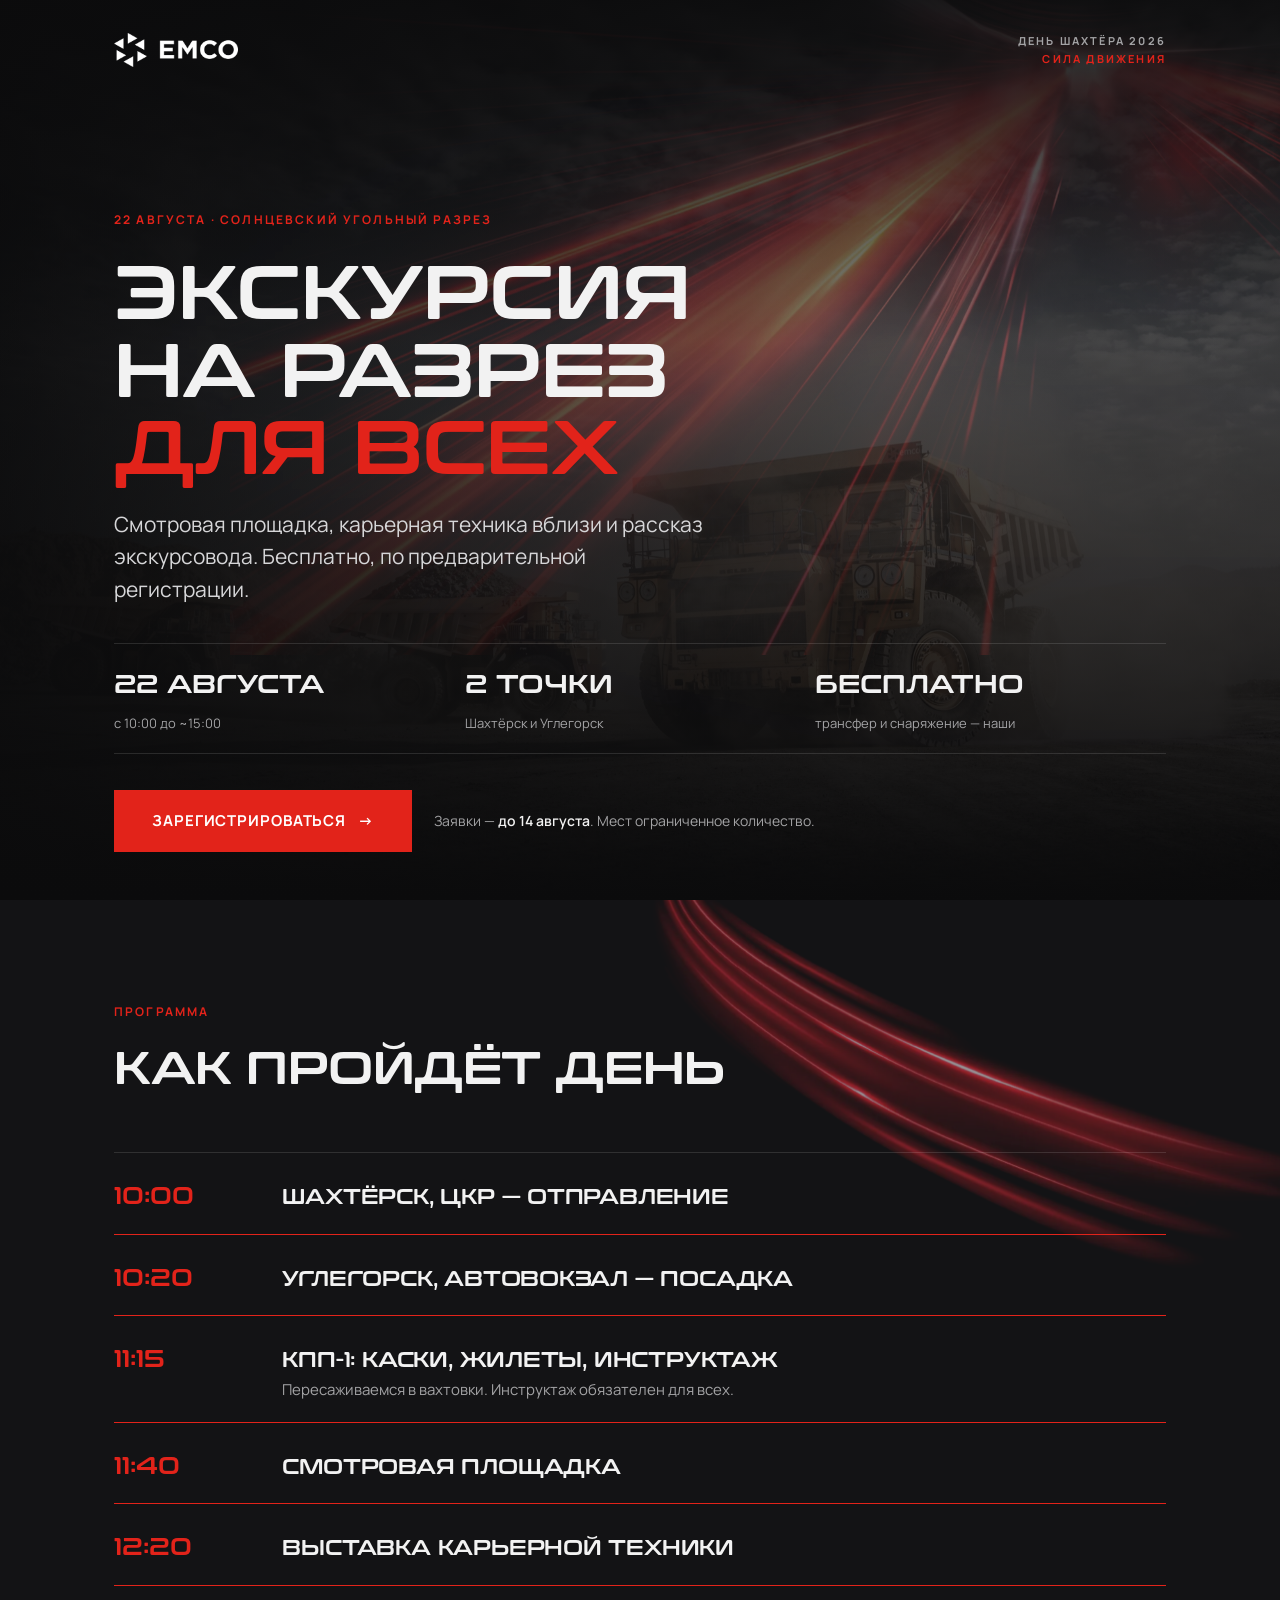
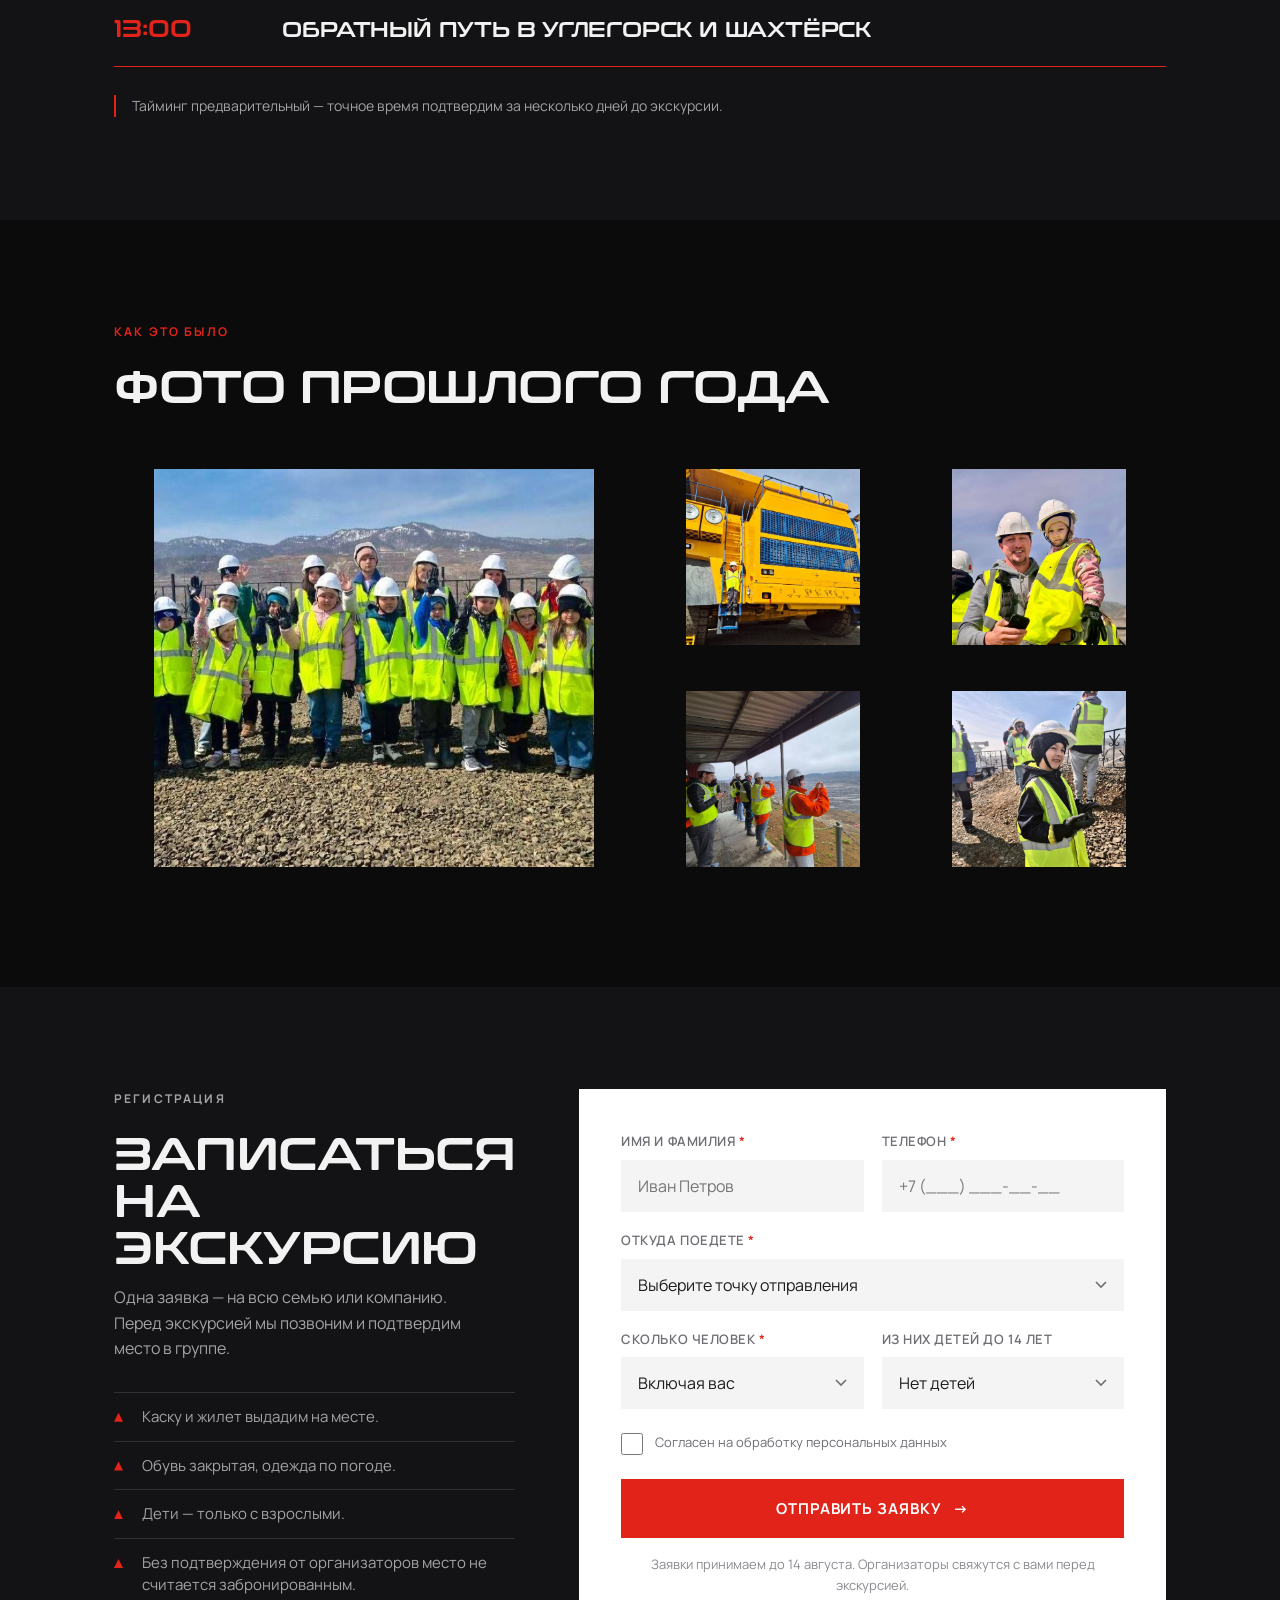
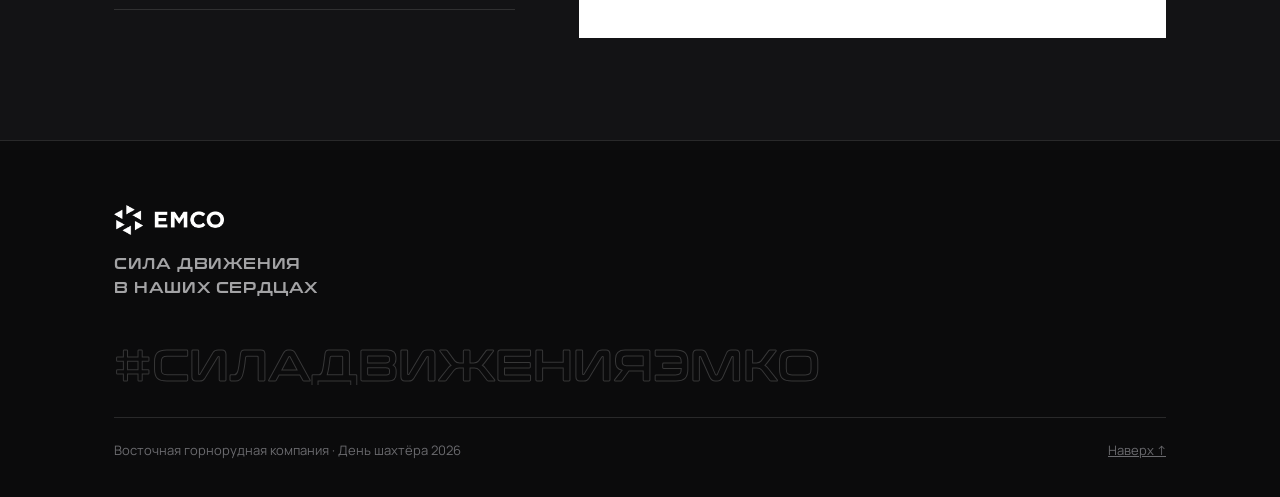
==== index.html @ 7a026370 "Форма регистрации на странице: отправка заявок в Google Форму Co-Authored-By: Claude Fable 5 <norepl" ====
<!DOCTYPE html>
<html lang="ru">
<head>
<meta charset="utf-8">
<meta name="viewport" content="width=device-width, initial-scale=1">
<title>Экскурсия на Солнцевский угольный разрез · День шахтёра 2026</title>
<meta name="description" content="22 августа 2026 — экскурсия на Солнцевский угольный разрез. Смотровая площадка, карьерная техника, трансфер из Шахтёрска и Углегорска. Бесплатно, по регистрации.">
<meta property="og:title" content="Экскурсия на Солнцевский угольный разрез · 22 августа">
<meta property="og:description" content="Смотровая площадка, карьерная техника вблизи, трансфер из Шахтёрска и Углегорска. Бесплатно, по регистрации до 14 августа.">
<meta property="og:image" content="img/hero.jpg">
<link rel="stylesheet" href="styles.css">
</head>
<body>

<!-- ============================================================
     БЛОК 1 · ОБЛОЖКА
     ============================================================ -->
<section class="hero" id="hero">
  <div class="hero__bg">
    <img class="hero__photo" src="img/hero.jpg" alt="Карьерные самосвалы на Солнцевском угольном разрезе">
    <img class="hero__rays" src="img/rays.webp" alt="" aria-hidden="true">
    <div class="hero__veil"></div>
  </div>

  <div class="wrap hero__top">
    <img class="hero__logo" src="img/emco-white.png" alt="EMCO">
    <div class="hero__tag">День шахтёра 2026<br><span>Сила движения</span></div>
  </div>

  <div class="wrap hero__body">
    <p class="eyebrow">22 августа · Солнцевский угольный разрез</p>

    <h1 class="h1 hero__title">Экскурсия<br>на разрез<em>для всех</em></h1>

    <p class="lead hero__lead">
      Смотровая площадка, карьерная техника вблизи и рассказ экскурсовода.
      Бесплатно, по предварительной регистрации.
    </p>

    <ul class="hero__facts">
      <li><b>22 августа</b><span>с 10:00 до ~15:00</span></li>
      <li><b>2 точки</b><span>Шахтёрск и Углегорск</span></li>
      <li><b>Бесплатно</b><span>трансфер и снаряжение — наши</span></li>
    </ul>

    <div class="hero__cta">
      <a class="btn" href="#form">Зарегистрироваться <span class="btn__arrow">→</span></a>
      <p class="hero__deadline">Заявки — <b>до 14 августа</b>. Мест ограниченное количество.</p>
    </div>
  </div>
</section>


<!-- ============================================================
     БЛОК 2 · ПРОГРАММА ДНЯ
     ============================================================ -->
<section class="program" id="program">
  <img class="program__arc" src="img/arc.webp" alt="" aria-hidden="true">
  <div class="wrap">
    <div class="program__head reveal">
      <p class="eyebrow">Программа</p>
      <h2 class="h2">Как пройдёт день</h2>
    </div>

    <ol class="timeline">
      <li class="reveal">
        <div class="tl__time">10:00</div>
        <div><h3 class="h3 tl__title">Шахтёрск, ЦКР — отправление</h3></div>
      </li>
      <li class="reveal">
        <div class="tl__time">10:20</div>
        <div><h3 class="h3 tl__title">Углегорск, автовокзал — посадка</h3></div>
      </li>
      <li class="reveal">
        <div class="tl__time">11:15</div>
        <div>
          <h3 class="h3 tl__title">КПП-1: каски, жилеты, инструктаж</h3>
          <p class="tl__text">Пересаживаемся в вахтовки. Инструктаж обязателен для всех.</p>
        </div>
      </li>
      <li class="reveal">
        <div class="tl__time">11:40</div>
        <div><h3 class="h3 tl__title">Смотровая площадка</h3></div>
      </li>
      <li class="reveal">
        <div class="tl__time">12:20</div>
        <div><h3 class="h3 tl__title">Выставка карьерной техники</h3></div>
      </li>
      <li class="reveal">
        <div class="tl__time">13:00</div>
        <div><h3 class="h3 tl__title">Обратный путь в Углегорск и Шахтёрск</h3></div>
      </li>
    </ol>

    <p class="program__note">
      Тайминг предварительный — точное время подтвердим за несколько дней до экскурсии.
    </p>
  </div>
</section>


<!-- ============================================================
     БЛОК 3 · ФОТОГАЛЕРЕЯ
     ============================================================ -->
<section class="gallery" id="gallery">
  <div class="wrap">
    <div class="gallery__head reveal">
      <div>
        <p class="eyebrow">Как это было</p>
        <h2 class="h2">Фото прошлого года</h2>
      </div>
    </div>

    <div class="gallery__grid reveal">
      <figure class="shot shot--wide shot--tall">
        <img src="img/tour4.jpg" alt="Группа участников экскурсии на смотровой площадке" loading="lazy">
      </figure>
      <figure class="shot">
        <img src="img/tour2.jpg" alt="Карьерный самосвал вблизи" loading="lazy">
      </figure>
      <figure class="shot">
        <img src="img/tour1.jpg" alt="Участники экскурсии в касках и жилетах" loading="lazy">
      </figure>
      <figure class="shot">
        <img src="img/tour6.jpg" alt="Вид на разрез со смотровой площадки" loading="lazy">
      </figure>
      <figure class="shot">
        <img src="img/tour3.jpg" alt="Юный участник экскурсии" loading="lazy">
      </figure>
    </div>
  </div>
</section>


<!-- ============================================================
     БЛОК 4 · РЕГИСТРАЦИЯ
     Форма на странице; ответы уходят в Google Форму
     (идентификаторы entry.* привязаны к её полям).
     ============================================================ -->
<section class="signup" id="form">
  <div class="wrap">
    <div class="signup__grid">
      <div class="signup__intro reveal">
        <p class="eyebrow eyebrow--muted">Регистрация</p>
        <h2 class="h2">Записаться на экскурсию</h2>
        <p class="signup__lead">Одна заявка — на всю семью или компанию. Перед экскурсией мы позвоним и подтвердим место в группе.</p>

        <ul class="notes">
          <li>Каску и жилет выдадим на месте.</li>
          <li>Обувь закрытая, одежда по погоде.</li>
          <li>Дети — только с взрослыми.</li>
          <li>Без подтверждения от организаторов место не считается забронированным.</li>
        </ul>
      </div>

      <form class="form reveal" id="signupForm" novalidate>
        <div class="form__body">
          <div class="form__row">
            <div class="field">
              <label for="f-name">Имя и фамилия <span class="req">*</span></label>
              <input type="text" id="f-name" name="entry.1581020273" placeholder="Иван Петров" autocomplete="name" required>
            </div>
            <div class="field">
              <label for="f-phone">Телефон <span class="req">*</span></label>
              <input type="tel" id="f-phone" name="entry.360297033" placeholder="+7 (___) ___-__-__" autocomplete="tel" required>
            </div>
          </div>

          <div class="field">
            <label for="f-point">Откуда поедете <span class="req">*</span></label>
            <select id="f-point" name="entry.17226917" required>
              <option value="" selected disabled>Выберите точку отправления</option>
              <option>Шахтёрск — ЦКР, отправление 10:00</option>
              <option>Углегорск — автовокзал, посадка 10:20</option>
            </select>
          </div>

          <div class="form__row">
            <div class="field">
              <label for="f-people">Сколько человек <span class="req">*</span></label>
              <select id="f-people" name="entry.1346512522" required>
                <option value="" selected disabled>Включая вас</option>
                <option>1</option><option>2</option><option>3</option>
                <option>4</option><option>5</option><option>6 и больше</option>
              </select>
            </div>
            <div class="field">
              <label for="f-kids">Из них детей до 14 лет</label>
              <select id="f-kids" name="entry.735241986">
                <option selected>Нет детей</option>
                <option>1</option><option>2</option><option>3</option><option>4 и больше</option>
              </select>
            </div>
          </div>

          <label class="consent">
            <input type="checkbox" id="f-consent" value="Согласен на обработку персональных данных" name="entry.165785727" required>
            <span>Согласен на обработку персональных данных</span>
          </label>

          <button class="btn btn--wide" type="submit" id="f-submit">Отправить заявку <span class="btn__arrow">→</span></button>
          <p class="form__note">Заявки принимаем до 14 августа. Организаторы свяжутся с вами перед экскурсией.</p>
        </div>

        <div class="form__done">
          <h3 class="h3">Заявка отправлена</h3>
          <p>Мы получили вашу регистрацию и позвоним перед 22 августа, чтобы подтвердить место в группе.</p>
        </div>
      </form>
    </div>
  </div>
</section>


<!-- ============================================================
     БЛОК 5 · ФУТЕР
     ============================================================ -->
<footer class="footer">
  <div class="wrap">
    <div class="footer__grid">
      <div>
        <img class="footer__logo" src="img/emco-white.png" alt="EMCO">
        <div class="footer__slogan">Сила движения<br>в наших сердцах</div>
      </div>
    </div>

    <div class="footer__hash">#силадвиженияэмко</div>

    <div class="footer__legal">
      <span>Восточная горнорудная компания · День шахтёра 2026</span>
      <a href="#hero">Наверх ↑</a>
    </div>
  </div>
</footer>

<script>
/* Появление блоков при скролле */
(function () {
  var items = document.querySelectorAll('.reveal, .timeline li');
  if (!('IntersectionObserver' in window)) {
    items.forEach(function (el) { el.classList.add('is-in'); });
    return;
  }
  var io = new IntersectionObserver(function (entries) {
    entries.forEach(function (e) {
      if (e.isIntersecting) { e.target.classList.add('is-in'); io.unobserve(e.target); }
    });
  }, { threshold: 0.15, rootMargin: '0px 0px -60px 0px' });
  items.forEach(function (el) { io.observe(el); });
})();

/* Маска телефона */
(function () {
  var input = document.getElementById('f-phone');
  if (!input) return;
  input.addEventListener('input', function () {
    var d = input.value.replace(/\D/g, '');
    if (d[0] === '8') d = '7' + d.slice(1);
    if (d[0] !== '7') d = '7' + d;
    d = d.slice(0, 11);
    var out = '+7';
    if (d.length > 1) out += ' (' + d.slice(1, 4);
    if (d.length >= 5) out += ') ' + d.slice(4, 7);
    if (d.length >= 8) out += '-' + d.slice(7, 9);
    if (d.length >= 10) out += '-' + d.slice(9, 11);
    input.value = out;
  });
})();

/* Отправка в Google Форму */
(function () {
  var FORM_URL = 'https://docs.google.com/forms/d/e/1FAIpQLSc6e-o9f6hhncDjBz7xTAcuXvLlw13xvuxNiCKjzCxCUWMzfA/formResponse';
  var form = document.getElementById('signupForm');
  if (!form) return;
  form.addEventListener('submit', function (e) {
    e.preventDefault();
    if (!form.checkValidity()) { form.reportValidity(); return; }
    var btn = document.getElementById('f-submit');
    btn.disabled = true;
    fetch(FORM_URL, { method: 'POST', mode: 'no-cors', body: new FormData(form) })
      .then(function () {
        form.classList.add('is-sent');
        form.scrollIntoView({ behavior: 'smooth', block: 'center' });
      })
      .catch(function () {
        btn.disabled = false;
        alert('Не получилось отправить заявку. Проверьте интернет и попробуйте ещё раз.');
      });
  });
})();
</script>

</body>
</html>
---- styles.css ----
/* ============================================================
   ЭКСКУРСИЯ НА СОЛНЦЕВСКИЙ УГОЛЬНЫЙ РАЗРЕЗ · ДЕНЬ ШАХТЁРА 2026
   Фирменный стиль EMCO + айдентика «Сила движения»

   ПЕРЕНОС В TILDA:
   весь этот файл целиком вставить в
   Настройки сайта → Ещё → HTML-код для вставки внутрь HEAD,
   обернув в теги <style> ... </style>.
   Шрифты предварительно загрузить в Настройки сайта → Шрифты,
   либо оставить пути ./fonts/ и залить папку через FTP.
   ============================================================ */

/* ---------- ШРИФТЫ ---------- */
@font-face {
  font-family: 'Conthrax';
  src: url('fonts/Conthrax-SemiBold.woff2') format('woff2');
  font-weight: 600;
  font-display: swap;
}
@font-face {
  font-family: 'Manrope';
  src: url('fonts/Manrope-Regular.woff2') format('woff2');
  font-weight: 400;
  font-display: swap;
}
@font-face {
  font-family: 'Manrope';
  src: url('fonts/Manrope-SemiBold.woff2') format('woff2');
  font-weight: 600;
  font-display: swap;
}
@font-face {
  font-family: 'Manrope';
  src: url('fonts/Manrope-Bold.woff2') format('woff2');
  font-weight: 700;
  font-display: swap;
}

/* ---------- ПЕРЕМЕННЫЕ ---------- */
:root {
  --red: #E2231A;
  --red-dim: #B01A13;
  --black: #0B0B0C;
  --black-2: #131315;
  --black-3: #1D1D1B;
  --line: rgba(255, 255, 255, .12);
  --text: #F2F2F2;
  --text-dim: #A3A3A5;
  --light: #F4F4F5;
  --light-2: #E4E4E6;

  --font-display: 'Conthrax', 'Arial Black', Impact, sans-serif;
  --font-body: 'Manrope', Arial, Helvetica, sans-serif;

  --maxw: 1180px;
  --pad: clamp(20px, 5vw, 64px);
}

/* ---------- БАЗА ---------- */
* { box-sizing: border-box; }

html { scroll-behavior: smooth; }

body {
  margin: 0;
  background: var(--black);
  color: var(--text);
  font-family: var(--font-body);
  font-size: 17px;
  line-height: 1.6;
  -webkit-font-smoothing: antialiased;
  overflow-x: hidden;
}

img { max-width: 100%; display: block; }

.wrap {
  max-width: var(--maxw);
  margin: 0 auto;
  padding-left: var(--pad);
  padding-right: var(--pad);
}

section { position: relative; }

/* Заголовки */
.h1, .h2, .h3 {
  font-family: var(--font-display);
  font-weight: 600;
  text-transform: uppercase;
  line-height: 1.02;
  letter-spacing: -.01em;
  margin: 0;
}
.h1 { font-size: clamp(34px, 6.2vw, 76px); }
.h2 { font-size: clamp(26px, 3.8vw, 46px); }
.h3 { font-size: clamp(17px, 1.6vw, 21px); line-height: 1.2; }

.eyebrow {
  font-family: var(--font-body);
  font-weight: 700;
  font-size: 12px;
  letter-spacing: .18em;
  text-transform: uppercase;
  color: var(--red);
  margin: 0 0 20px;
}
.eyebrow--muted { color: var(--text-dim); }

.lead {
  font-size: clamp(17px, 1.9vw, 21px);
  line-height: 1.55;
  color: var(--text-dim);
  max-width: 62ch;
}

.accent { color: var(--red); }

/* Кнопка */
.btn {
  display: inline-flex;
  align-items: center;
  gap: 12px;
  padding: 19px 38px;
  background: var(--red);
  color: #fff;
  font-family: var(--font-body);
  font-weight: 700;
  font-size: 15px;
  letter-spacing: .06em;
  text-transform: uppercase;
  text-decoration: none;
  border: 0;
  cursor: pointer;
  transition: background .2s ease, transform .2s ease;
}
.btn:hover { background: #F5372E; transform: translateY(-2px); }
.btn:active { transform: translateY(0); }
.btn__arrow { transition: transform .2s ease; }
.btn:hover .btn__arrow { transform: translateX(4px); }
.btn--wide { width: 100%; justify-content: center; }

/* Появление при скролле */
.reveal {
  opacity: 0;
  transform: translateY(24px);
  transition: opacity .7s ease, transform .7s ease;
}
.reveal.is-in { opacity: 1; transform: none; }

/* ============================================================
   БЛОК 1 · ОБЛОЖКА
   ============================================================ */
.hero {
  min-height: 100svh;
  display: flex;
  flex-direction: column;
  justify-content: space-between;
  padding: 32px 0 48px;
  overflow: hidden;
}
.hero__bg {
  position: absolute;
  inset: 0;
  z-index: 0;
}
.hero__photo {
  position: absolute;
  inset: 0;
  width: 100%;
  height: 100%;
  object-fit: cover;
  opacity: .5;
  filter: grayscale(.35) contrast(1.05);
}
.hero__rays {
  position: absolute;
  right: -18%;
  top: -22%;
  width: 105%;
  mix-blend-mode: screen;
  opacity: .82;
  pointer-events: none;
}
.hero__veil {
  position: absolute;
  inset: 0;
  background:
    linear-gradient(180deg, rgba(11,11,12,.92) 0%, rgba(11,11,12,.35) 38%, rgba(11,11,12,.75) 76%, var(--black) 100%),
    linear-gradient(90deg, rgba(11,11,12,.9) 0%, rgba(11,11,12,.1) 68%);
}

.hero__top, .hero__body {
  position: relative;
  z-index: 2;
  width: 100%;
}
.hero__top {
  display: flex;
  align-items: center;
  justify-content: space-between;
  gap: 20px;
}
.hero__logo { height: 34px; width: auto; }
.hero__tag {
  font-size: 11px;
  font-weight: 700;
  letter-spacing: .2em;
  text-transform: uppercase;
  color: var(--text-dim);
  text-align: right;
}
.hero__tag span { color: var(--red); }

.hero__body { padding-top: 60px; }
.hero__title { margin-bottom: 26px; max-width: 16ch; }
.hero__title em {
  font-style: normal;
  display: block;
  color: var(--red);
}
.hero__lead { margin: 0 0 38px; max-width: 46ch; color: #D6D6D8; }

.hero__facts {
  display: flex;
  flex-wrap: wrap;
  gap: 0;
  margin: 0 0 36px;
  padding: 0;
  list-style: none;
  border-top: 1px solid var(--line);
}
.hero__facts li {
  flex: 1 1 180px;
  padding: 18px 22px 18px 0;
  border-bottom: 1px solid var(--line);
}
.hero__facts b {
  display: block;
  font-family: var(--font-display);
  font-size: clamp(19px, 2.2vw, 26px);
  text-transform: uppercase;
  margin-bottom: 4px;
}
.hero__facts span {
  font-size: 13px;
  color: var(--text-dim);
}

.hero__cta {
  display: flex;
  align-items: center;
  flex-wrap: wrap;
  gap: 22px;
}
.hero__deadline {
  font-size: 14px;
  color: var(--text-dim);
}
.hero__deadline b { color: var(--text); font-weight: 600; }

/* ============================================================
   БЛОК 2 · ПРОГРАММА ДНЯ
   ============================================================ */
.program {
  padding: clamp(64px, 8vw, 110px) 0;
  background: var(--black-2);
  overflow: hidden;
}
.program__arc {
  position: absolute;
  right: -10%;
  top: -10%;
  width: 62%;
  mix-blend-mode: screen;
  opacity: .55;
  pointer-events: none;
}
.program .wrap { position: relative; z-index: 2; }
.program__head { margin-bottom: clamp(40px, 5vw, 64px); max-width: 62ch; }

.timeline {
  list-style: none;
  margin: 0;
  padding: 0;
  border-top: 1px solid var(--line);
}
.timeline li {
  display: grid;
  grid-template-columns: 130px 1fr;
  gap: clamp(16px, 3vw, 40px);
  align-items: baseline;
  padding: 20px 0;
  border-bottom: 1px solid var(--line);
  position: relative;
}
.timeline li::before {
  content: '';
  position: absolute;
  left: 0;
  bottom: -1px;
  width: 0;
  height: 1px;
  background: var(--red);
  transition: width .6s ease;
}
.timeline li.is-in::before { width: 100%; }
.tl__time {
  font-family: var(--font-display);
  font-size: clamp(18px, 2vw, 24px);
  color: var(--red);
  padding-top: 2px;
}
.tl__title { margin: 0; }
.tl__text {
  margin: 6px 0 0;
  font-size: 15px;
  color: var(--text-dim);
  max-width: 60ch;
}
.program__note {
  margin: 28px 0 0;
  font-size: 14px;
  color: var(--text-dim);
  padding-left: 16px;
  border-left: 2px solid var(--red);
}

/* ============================================================
   БЛОК 3 · ФОТОГАЛЕРЕЯ
   ============================================================ */
.gallery {
  padding: clamp(64px, 8vw, 110px) 0;
  background: var(--black);
}
.gallery__head { margin-bottom: clamp(28px, 3.5vw, 44px); }
.gallery__grid {
  display: grid;
  grid-template-columns: repeat(4, 1fr);
  grid-auto-rows: 210px;
  gap: 12px;
}
.shot {
  overflow: hidden;
  position: relative;
  background: var(--black-2);
}
.shot img {
  width: 100%;
  height: 100%;
  object-fit: cover;
  transition: transform .6s ease;
}
.shot:hover img { transform: scale(1.05); }
.shot--wide { grid-column: span 2; }
.shot--tall { grid-row: span 2; }

/* ============================================================
   БЛОК 4 · РЕГИСТРАЦИЯ (нативная форма -> Google Forms)
   ============================================================ */
.signup {
  padding: clamp(64px, 8vw, 110px) 0;
  background: var(--black-2);
}
.signup__grid {
  display: grid;
  grid-template-columns: .8fr 1.2fr;
  gap: clamp(32px, 5vw, 64px);
  align-items: start;
}
.signup .h2 { margin-bottom: 16px; }
.signup__lead {
  font-size: 16px;
  color: var(--text-dim);
  margin: 0;
  max-width: 38ch;
}

/* Памятка */
.notes {
  list-style: none;
  margin: 30px 0 0;
  padding: 0;
  border-top: 1px solid var(--line);
}
.notes li {
  display: grid;
  grid-template-columns: 16px 1fr;
  gap: 12px;
  align-items: start;
  padding: 13px 0;
  border-bottom: 1px solid var(--line);
  font-size: 15px;
  line-height: 1.45;
  color: var(--text-dim);
}
.notes li::before {
  content: '';
  width: 9px;
  height: 9px;
  margin-top: 7px;
  background: var(--red);
  clip-path: polygon(50% 0, 100% 100%, 0 100%);
}

/* Форма */
.form {
  background: #fff;
  color: var(--black-3);
  padding: clamp(24px, 3.4vw, 42px);
}
.form__row {
  display: grid;
  grid-template-columns: 1fr 1fr;
  gap: 18px;
}
.field { margin-bottom: 18px; }
.field label {
  display: block;
  font-size: 13px;
  font-weight: 600;
  letter-spacing: .04em;
  text-transform: uppercase;
  color: #6E6E74;
  margin-bottom: 8px;
}
.field label .req { color: var(--red); }
.field input[type="text"],
.field input[type="tel"],
.field select {
  width: 100%;
  padding: 14px 16px;
  font-family: var(--font-body);
  font-size: 16px;
  color: var(--black-3);
  background: var(--light);
  border: 1px solid transparent;
  border-radius: 0;
  outline: none;
  transition: border-color .2s ease, background .2s ease;
  -webkit-appearance: none;
  appearance: none;
}
.field select {
  background-image: url("data:image/svg+xml;charset=utf-8,%3Csvg xmlns='http://www.w3.org/2000/svg' width='12' height='8'%3E%3Cpath d='M1 1l5 5 5-5' stroke='%236E6E74' stroke-width='1.6' fill='none'/%3E%3C/svg%3E");
  background-repeat: no-repeat;
  background-position: right 16px center;
  padding-right: 42px;
}
.field input:focus,
.field select:focus {
  border-color: var(--red);
  background: #fff;
}

.consent {
  display: grid;
  grid-template-columns: 22px 1fr;
  gap: 12px;
  align-items: start;
  margin: 6px 0 24px;
  font-size: 13px;
  line-height: 1.45;
  color: #6E6E74;
}
.consent input {
  width: 22px;
  height: 22px;
  margin: 0;
  accent-color: var(--red);
}

.form__note {
  margin: 16px 0 0;
  font-size: 13px;
  color: #8A8A90;
  text-align: center;
}

.form__done {
  display: none;
  text-align: center;
  padding: 40px 10px;
}
.form__done .h3 { margin-bottom: 12px; color: var(--black-3); }
.form__done p { color: #55555A; font-size: 15px; margin: 0 auto; max-width: 34ch; }
.form.is-sent .form__body { display: none; }
.form.is-sent .form__done { display: block; }
.btn[disabled] { opacity: .6; pointer-events: none; }

/* ============================================================
   БЛОК 5 · ФУТЕР
   ============================================================ */
.footer {
  background: var(--black);
  padding: clamp(44px, 5vw, 68px) 0 36px;
  border-top: 1px solid var(--line);
}
.footer__grid {
  display: flex;
  justify-content: space-between;
  align-items: flex-start;
  gap: 32px;
  flex-wrap: wrap;
  margin-bottom: 42px;
}
.footer__logo { height: 30px; width: auto; margin-bottom: 16px; }
.footer__slogan {
  font-family: var(--font-display);
  font-size: 15px;
  text-transform: uppercase;
  color: var(--text-dim);
  letter-spacing: .04em;
}
.footer__hash {
  font-family: var(--font-display);
  font-size: clamp(20px, 3.6vw, 44px);
  text-transform: uppercase;
  color: transparent;
  -webkit-text-stroke: 1px rgba(255,255,255,.18);
  line-height: 1;
  margin: 0 0 32px;
  white-space: nowrap;
  overflow: hidden;
}
.footer__legal {
  display: flex;
  justify-content: space-between;
  gap: 20px;
  flex-wrap: wrap;
  padding-top: 22px;
  border-top: 1px solid var(--line);
  font-size: 13px;
  color: #6A6A6E;
}
.footer__legal a { color: #6A6A6E; }

/* ============================================================
   АДАПТИВ
   ============================================================ */
@media (max-width: 1000px) {
  .gallery__grid { grid-template-columns: repeat(2, 1fr); grid-auto-rows: 200px; }
  .signup__grid { grid-template-columns: 1fr; }
}

@media (max-width: 640px) {
  body { font-size: 16px; }
  .h1 { font-size: 32px; }
  .h2 { font-size: 24px; }
  .hero { min-height: auto; padding-bottom: 56px; }
  .hero__body { padding-top: 48px; }
  .hero__rays { right: -50%; width: 190%; top: -8%; }
  .hero__facts li { flex: 1 1 100%; padding-right: 0; }
  .hero__cta { flex-direction: column; align-items: stretch; }
  .hero__cta .btn { justify-content: center; }
  .hero__deadline { text-align: center; }
  .timeline li { grid-template-columns: 1fr; gap: 4px; }
  .gallery__grid { grid-template-columns: repeat(2, 1fr); grid-auto-rows: 150px; gap: 8px; }
  .shot--tall { grid-row: auto; }
  .form__row { grid-template-columns: 1fr; gap: 0; }
  .footer__hash { font-size: 18px; }
}

@media (prefers-reduced-motion: reduce) {
  .reveal { opacity: 1; transform: none; transition: none; }
  html { scroll-behavior: auto; }
  .timeline li::before { transition: none; }
}
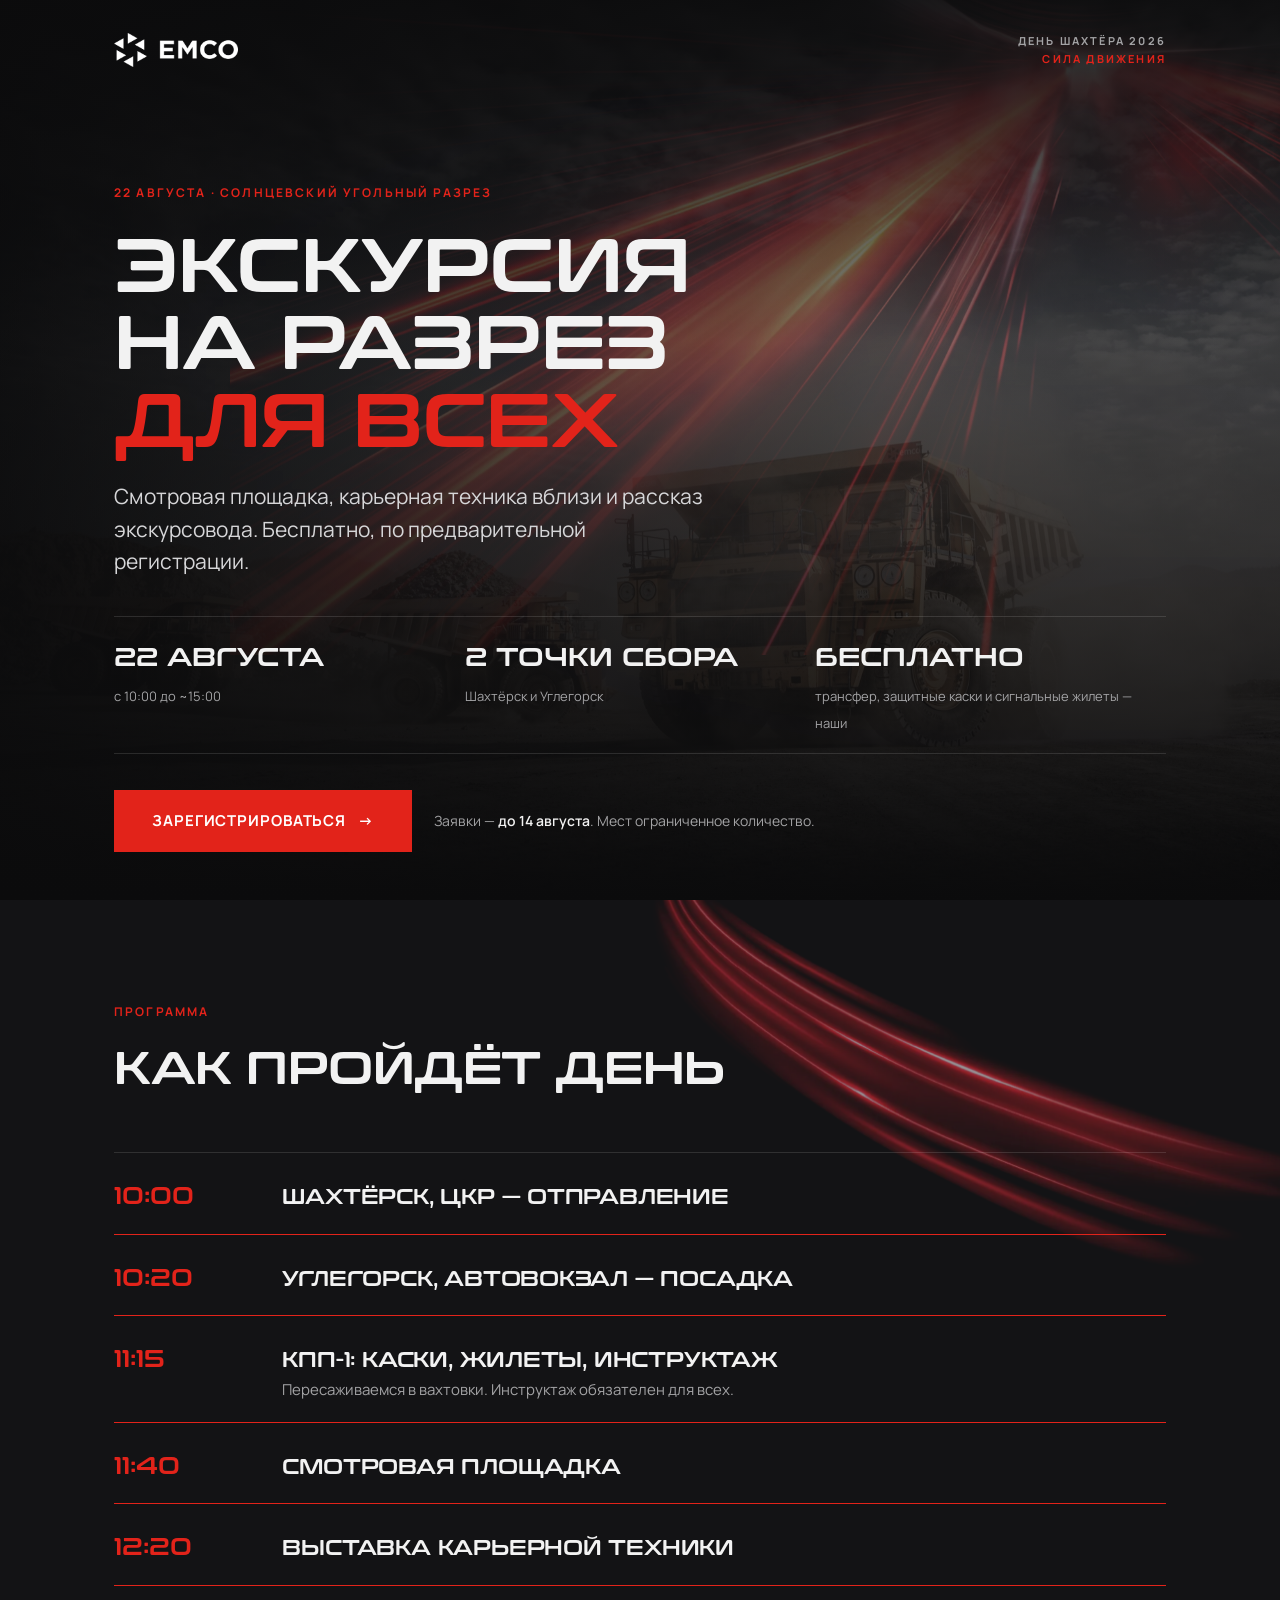
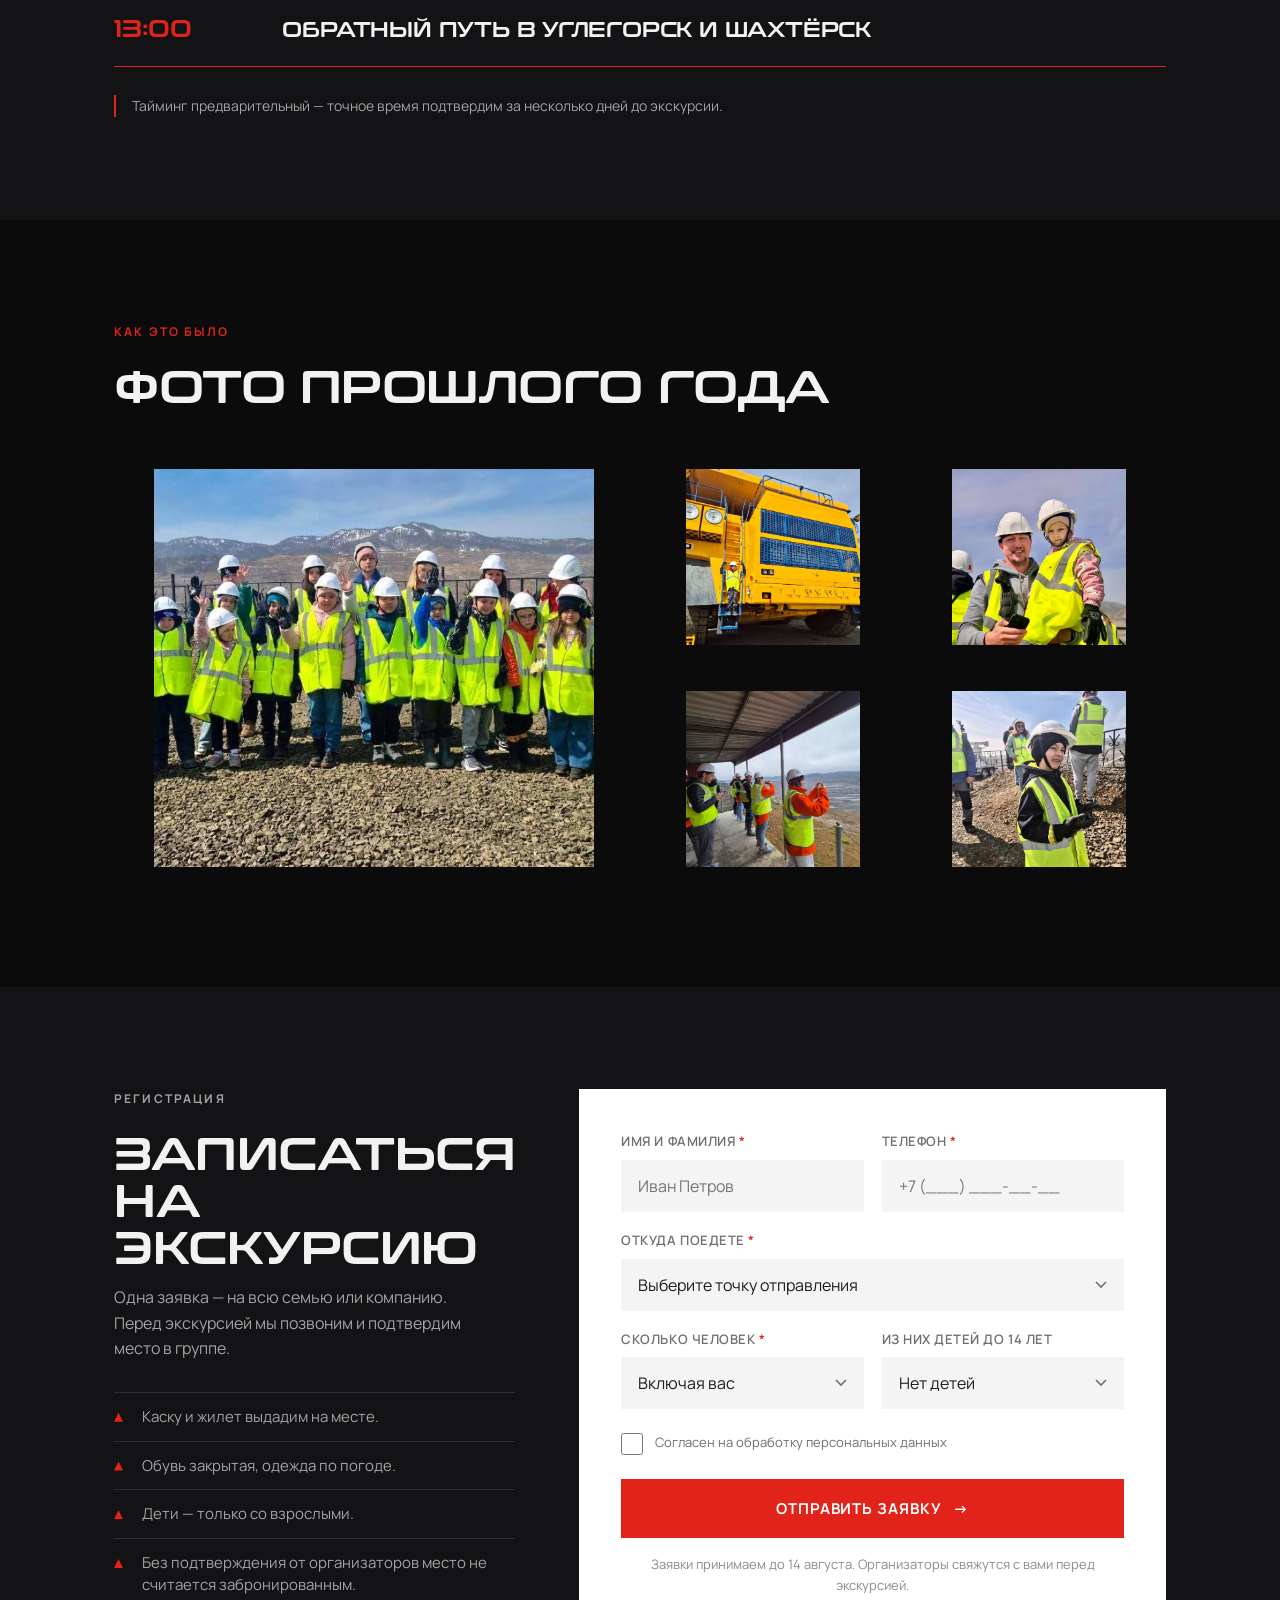
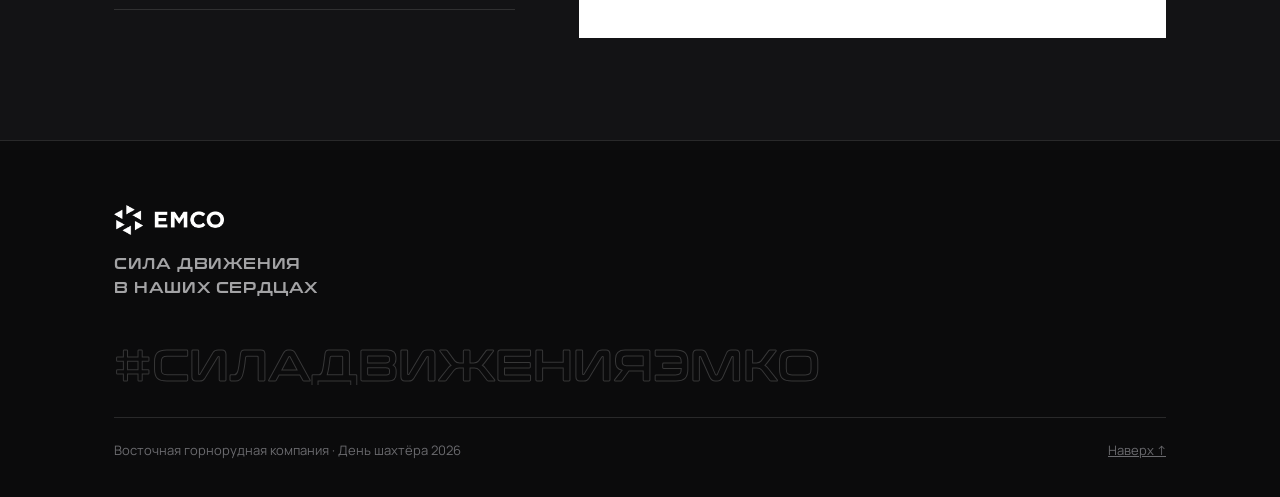
==== commit 732d4e35: "Правки текста: точки сбора, каски и жилеты, со взрослыми Co-Authored-By: Claude Fable 5 <noreply@ant" ====
--- a/index.html
+++ b/index.html
@@ -7,7 +7,13 @@
 <meta name="description" content="22 августа 2026 — экскурсия на Солнцевский угольный разрез. Смотровая площадка, карьерная техника, трансфер из Шахтёрска и Углегорска. Бесплатно, по регистрации.">
 <meta property="og:title" content="Экскурсия на Солнцевский угольный разрез · 22 августа">
 <meta property="og:description" content="Смотровая площадка, карьерная техника вблизи, трансфер из Шахтёрска и Углегорска. Бесплатно, по регистрации до 14 августа.">
-<meta property="og:image" content="img/hero.jpg">
+<meta property="og:type" content="website">
+<meta property="og:url" content="https://mepahub-spec.github.io/den-shahtera-2026/">
+<meta property="og:image" content="https://mepahub-spec.github.io/den-shahtera-2026/img/og.jpg">
+<meta property="og:image:width" content="1200">
+<meta property="og:image:height" content="630">
+<meta name="twitter:card" content="summary_large_image">
+<meta name="twitter:image" content="https://mepahub-spec.github.io/den-shahtera-2026/img/og.jpg">
 <link rel="stylesheet" href="styles.css">
 </head>
 <body>
@@ -39,8 +45,8 @@
 
     <ul class="hero__facts">
       <li><b>22 августа</b><span>с 10:00 до ~15:00</span></li>
-      <li><b>2 точки</b><span>Шахтёрск и Углегорск</span></li>
-      <li><b>Бесплатно</b><span>трансфер и снаряжение — наши</span></li>
+      <li><b>2 точки сбора</b><span>Шахтёрск и Углегорск</span></li>
+      <li><b>Бесплатно</b><span>трансфер, защитные каски и сигнальные жилеты — наши</span></li>
     </ul>
 
     <div class="hero__cta">
@@ -148,7 +154,7 @@
         <ul class="notes">
           <li>Каску и жилет выдадим на месте.</li>
           <li>Обувь закрытая, одежда по погоде.</li>
-          <li>Дети — только с взрослыми.</li>
+          <li>Дети — только со взрослыми.</li>
           <li>Без подтверждения от организаторов место не считается забронированным.</li>
         </ul>
       </div>
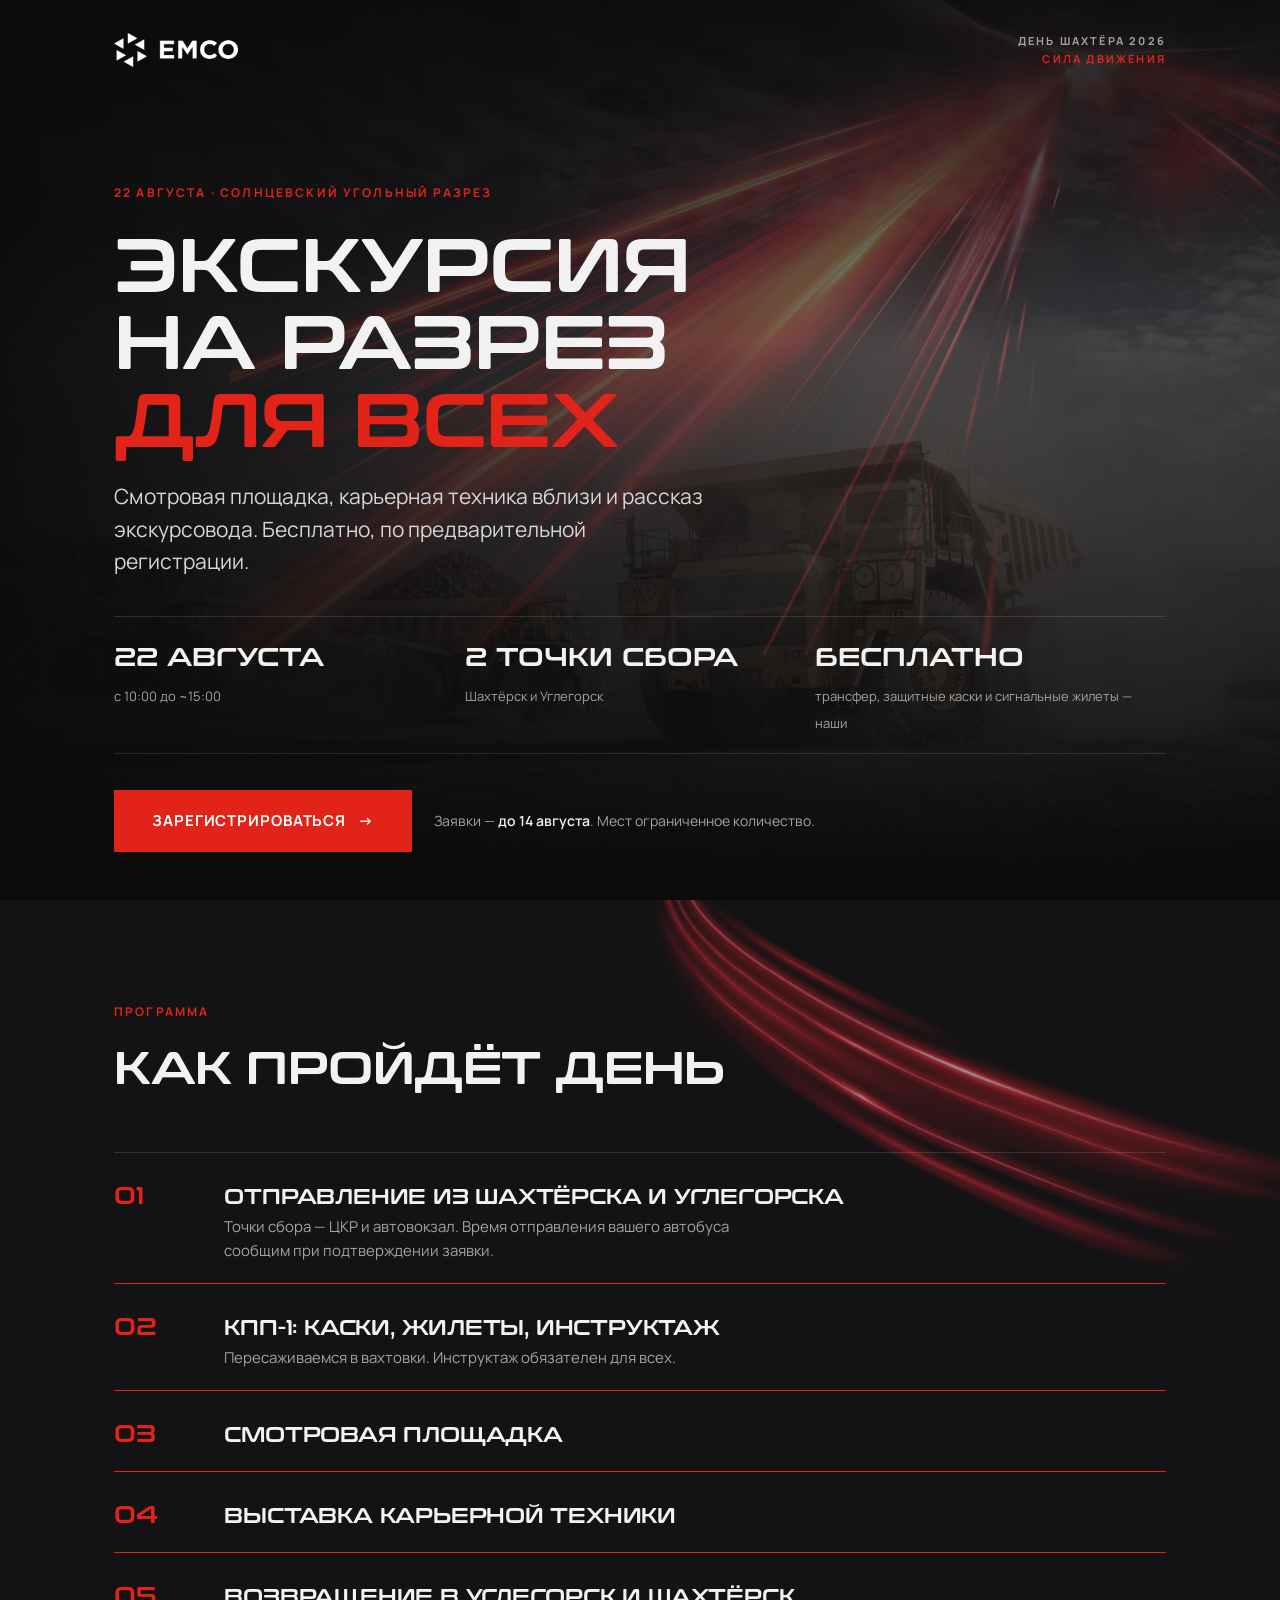
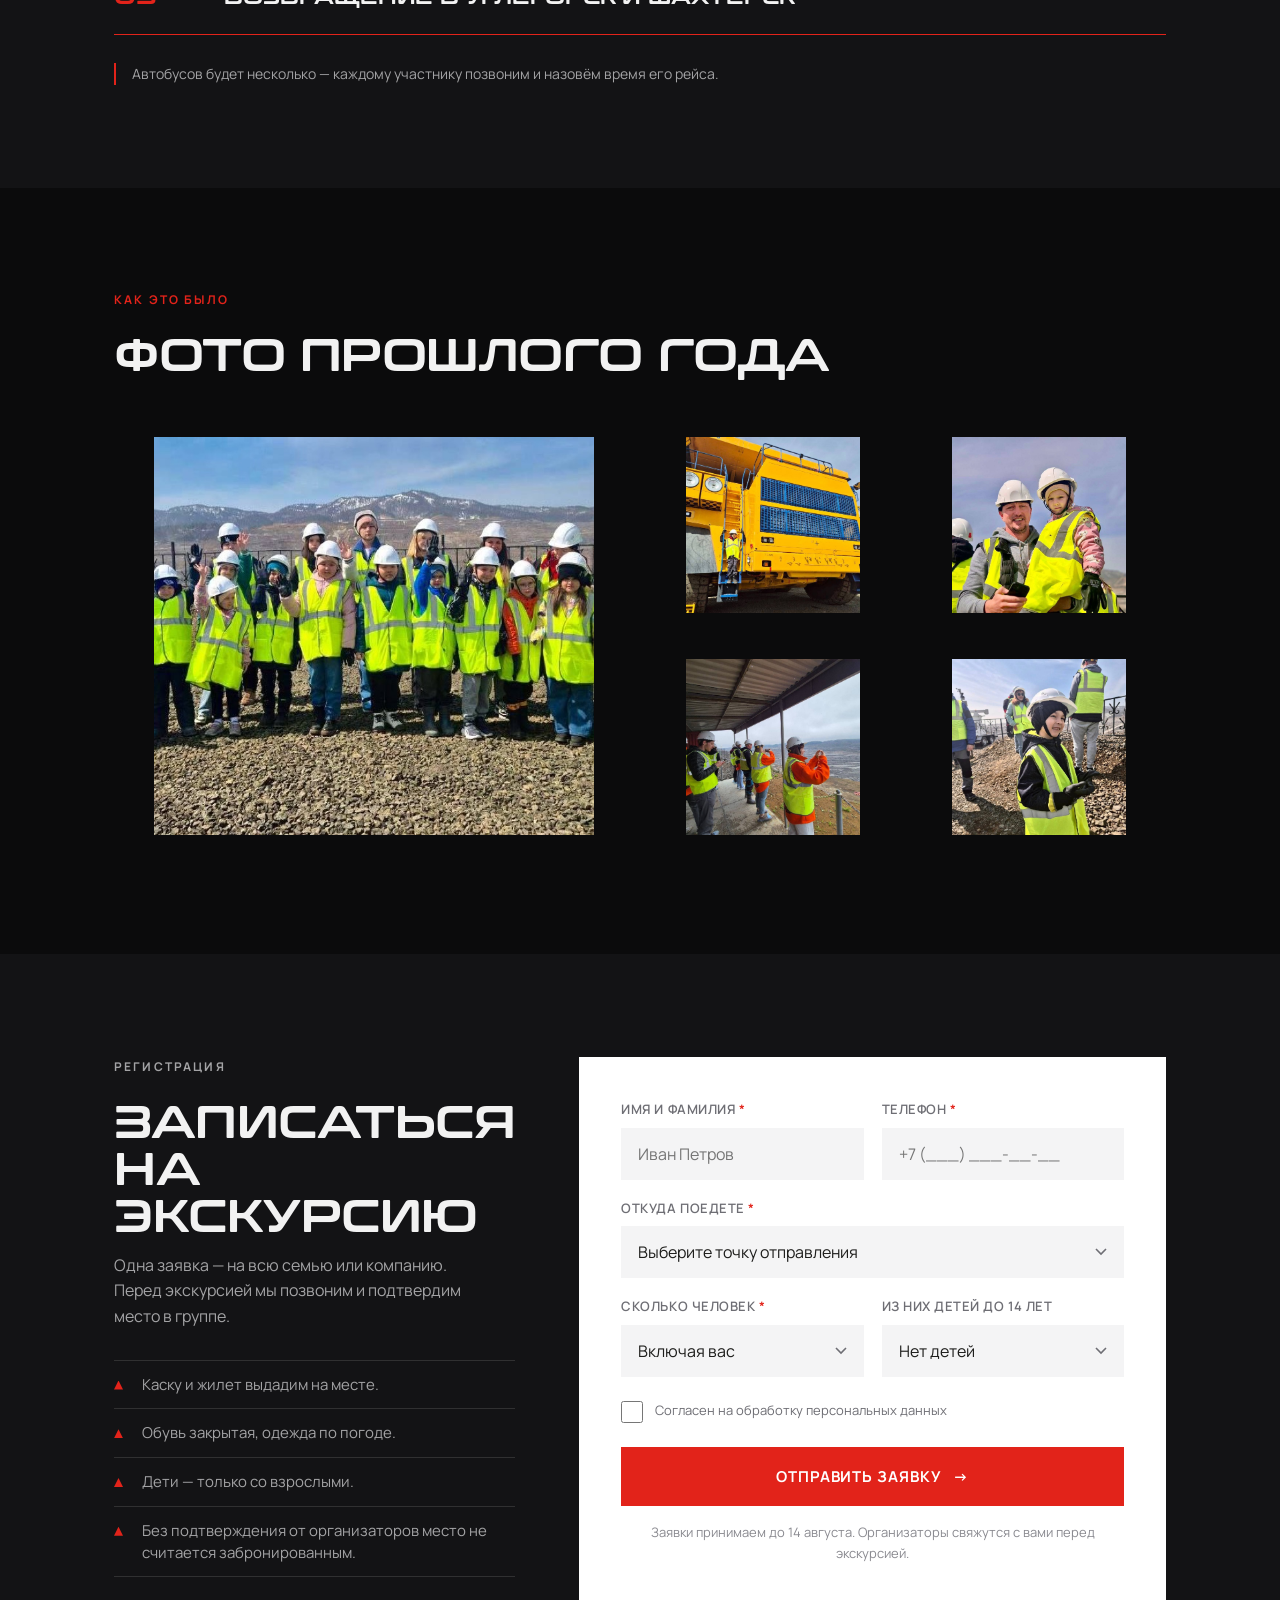
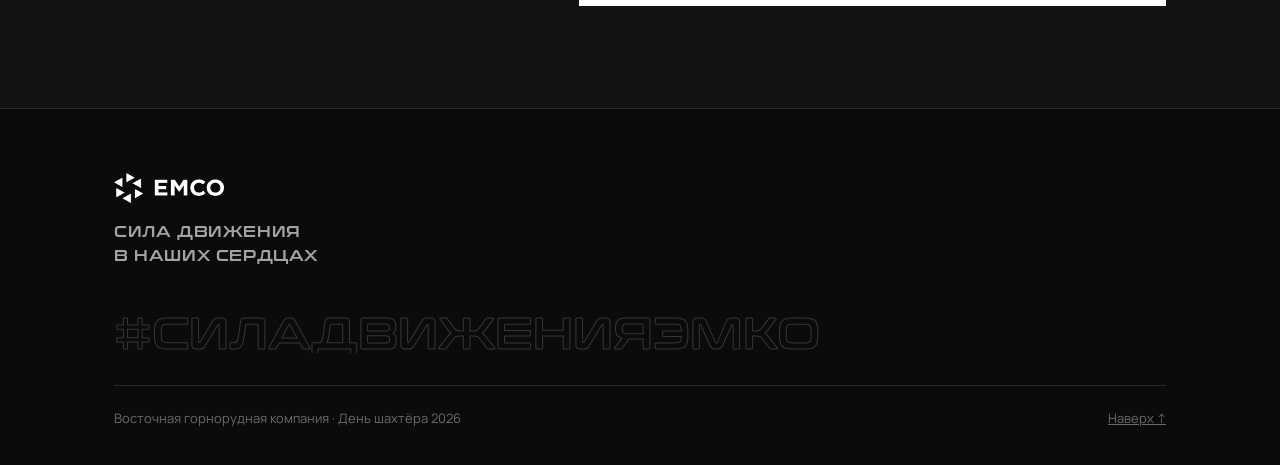
==== commit 981accae: "Программа без времени: этапы по пунктам, время рейса сообщается при подтверждении Co-Authored-By: Cl" ====
--- a/index.html
+++ b/index.html
@@ -70,36 +70,35 @@
 
     <ol class="timeline">
       <li class="reveal">
-        <div class="tl__time">10:00</div>
-        <div><h3 class="h3 tl__title">Шахтёрск, ЦКР — отправление</h3></div>
-      </li>
-      <li class="reveal">
-        <div class="tl__time">10:20</div>
-        <div><h3 class="h3 tl__title">Углегорск, автовокзал — посадка</h3></div>
-      </li>
-      <li class="reveal">
-        <div class="tl__time">11:15</div>
+        <div class="tl__time">01</div>
+        <div>
+          <h3 class="h3 tl__title">Отправление из Шахтёрска и Углегорска</h3>
+          <p class="tl__text">Точки сбора — ЦКР и автовокзал. Время отправления вашего автобуса сообщим при подтверждении заявки.</p>
+        </div>
+      </li>
+      <li class="reveal">
+        <div class="tl__time">02</div>
         <div>
           <h3 class="h3 tl__title">КПП-1: каски, жилеты, инструктаж</h3>
           <p class="tl__text">Пересаживаемся в вахтовки. Инструктаж обязателен для всех.</p>
         </div>
       </li>
       <li class="reveal">
-        <div class="tl__time">11:40</div>
+        <div class="tl__time">03</div>
         <div><h3 class="h3 tl__title">Смотровая площадка</h3></div>
       </li>
       <li class="reveal">
-        <div class="tl__time">12:20</div>
+        <div class="tl__time">04</div>
         <div><h3 class="h3 tl__title">Выставка карьерной техники</h3></div>
       </li>
       <li class="reveal">
-        <div class="tl__time">13:00</div>
-        <div><h3 class="h3 tl__title">Обратный путь в Углегорск и Шахтёрск</h3></div>
+        <div class="tl__time">05</div>
+        <div><h3 class="h3 tl__title">Возвращение в Углегорск и Шахтёрск</h3></div>
       </li>
     </ol>
 
     <p class="program__note">
-      Тайминг предварительный — точное время подтвердим за несколько дней до экскурсии.
+      Автобусов будет несколько — каждому участнику позвоним и назовём время его рейса.
     </p>
   </div>
 </section>
--- a/styles.css
+++ b/styles.css
@@ -287,7 +287,7 @@
 }
 .timeline li {
   display: grid;
-  grid-template-columns: 130px 1fr;
+  grid-template-columns: 72px 1fr;
   gap: clamp(16px, 3vw, 40px);
   align-items: baseline;
   padding: 20px 0;
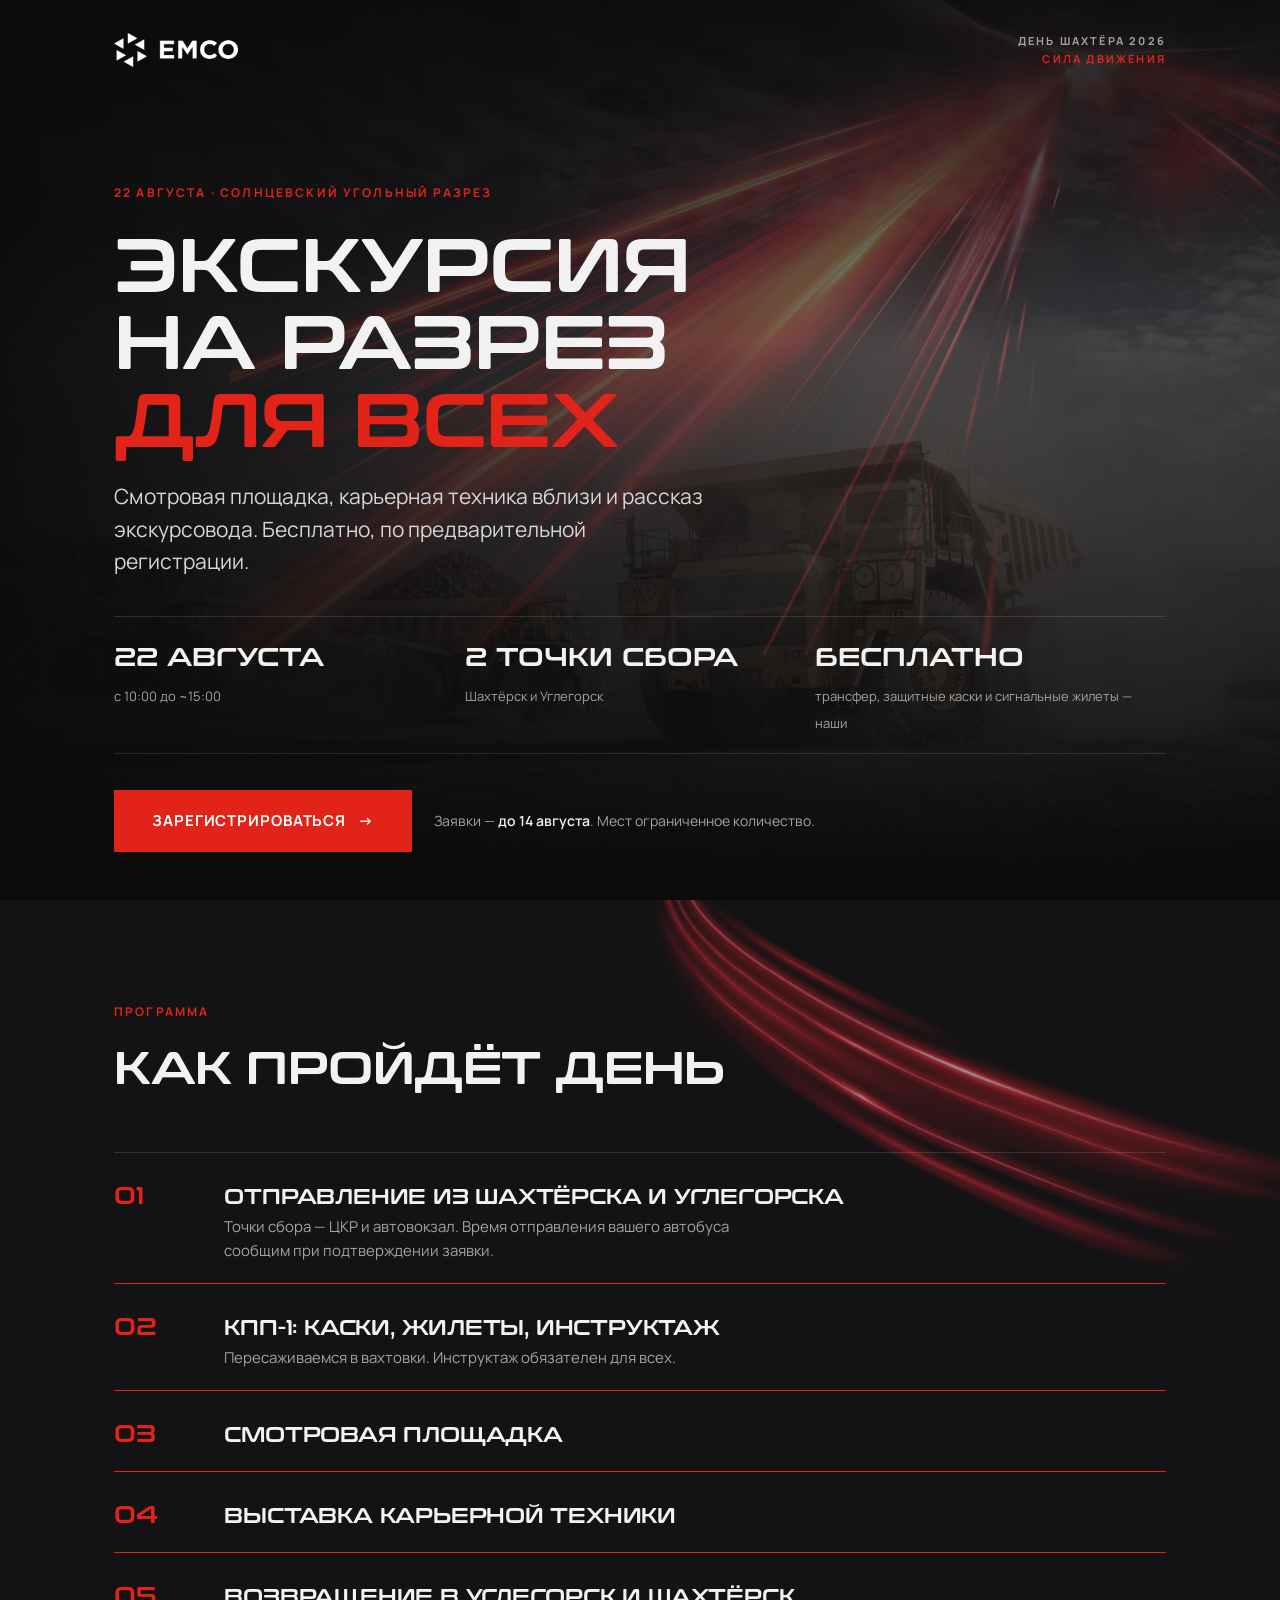
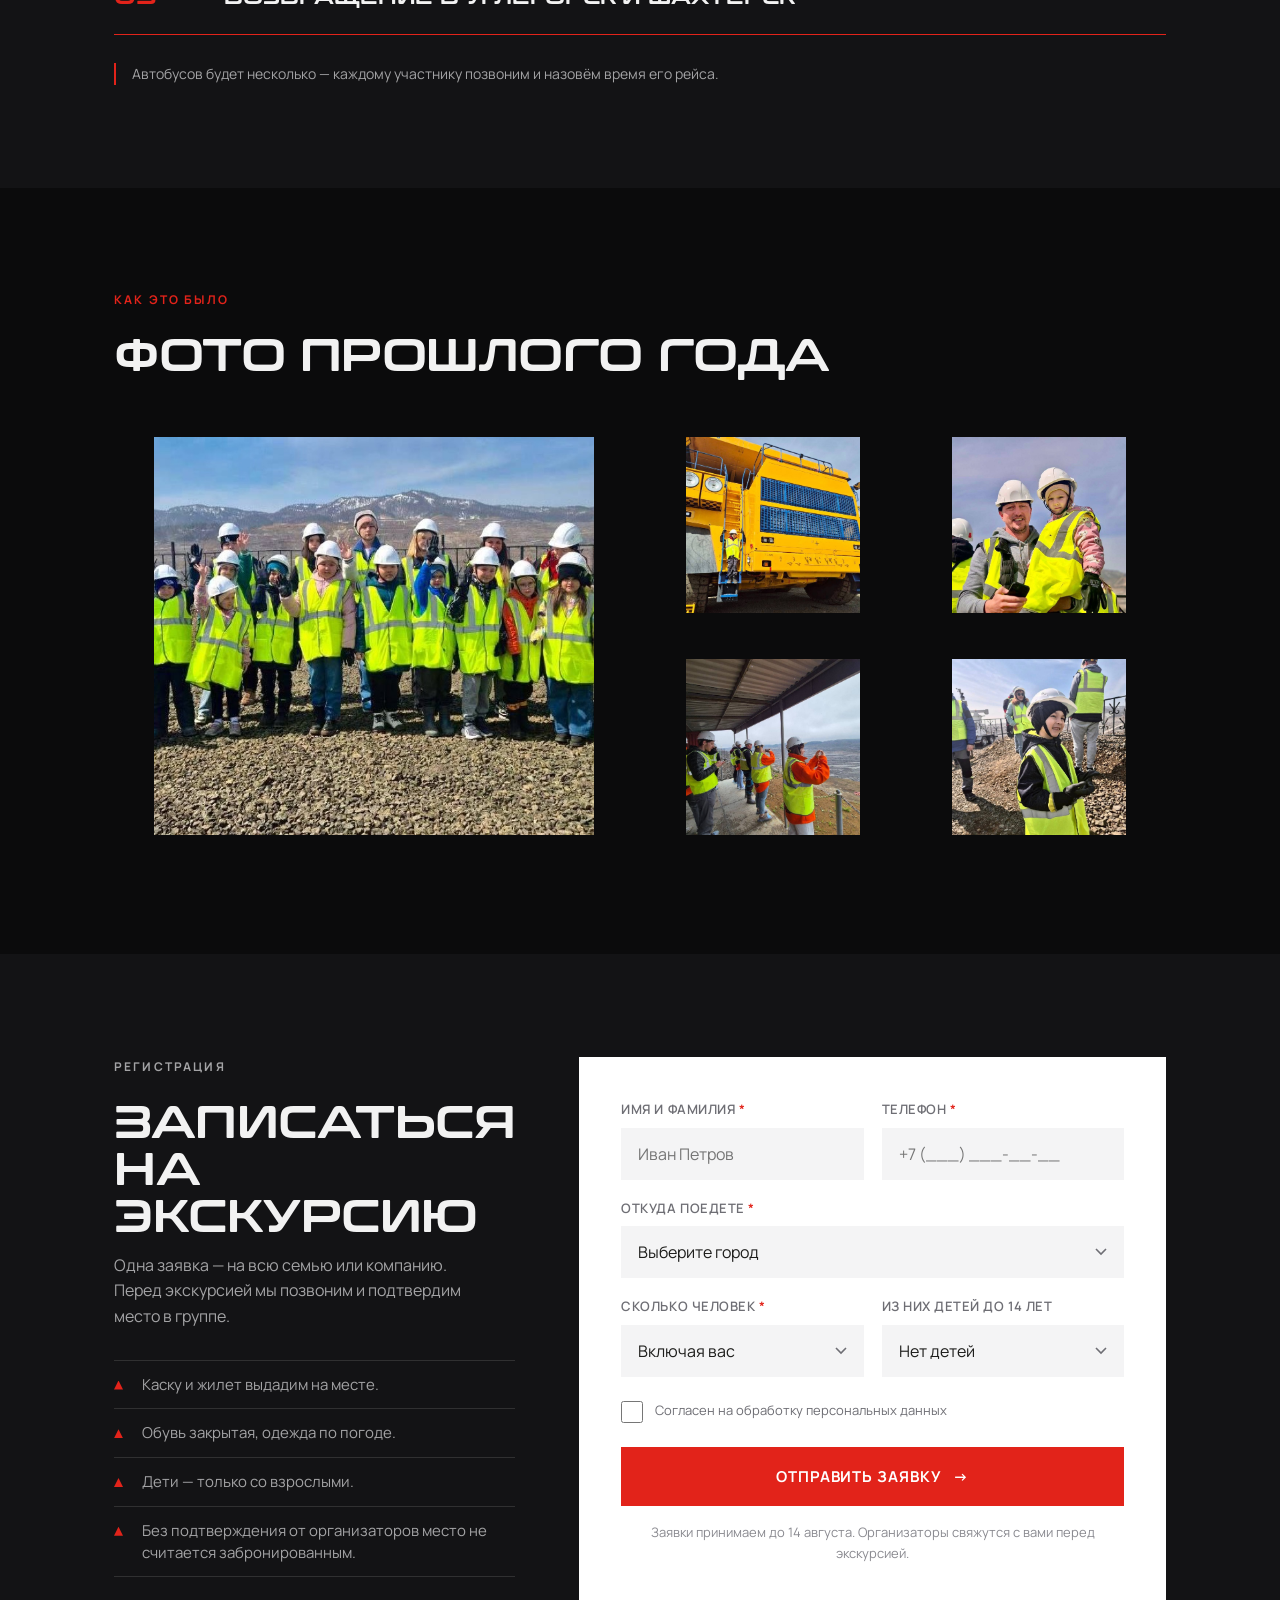
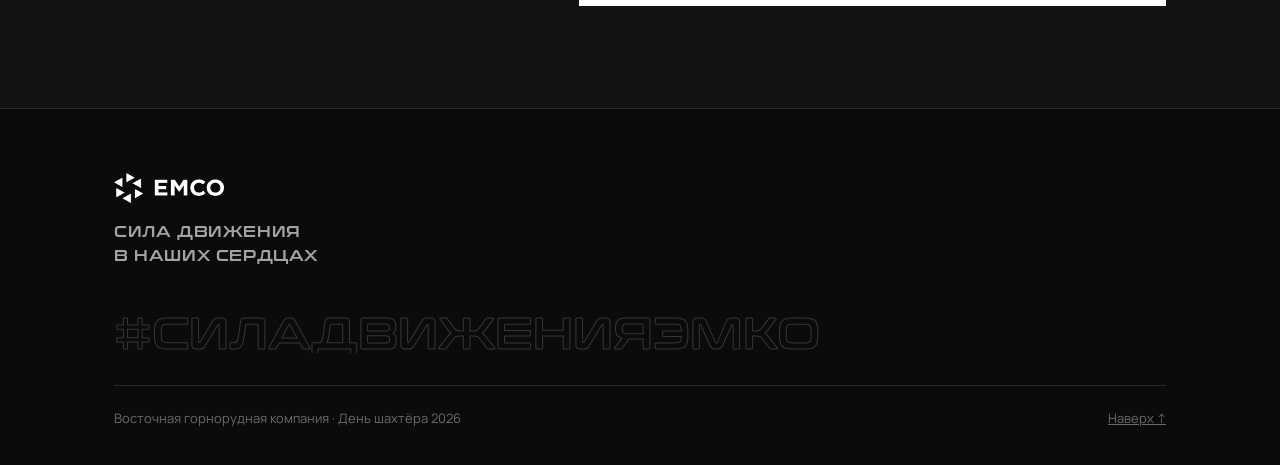
==== commit 59e9f5c3: "Форма: выбор города без времени выезда Co-Authored-By: Claude Fable 5 <noreply@anthropic.com>" ====
--- a/index.html
+++ b/index.html
@@ -174,9 +174,9 @@
           <div class="field">
             <label for="f-point">Откуда поедете <span class="req">*</span></label>
             <select id="f-point" name="entry.17226917" required>
-              <option value="" selected disabled>Выберите точку отправления</option>
-              <option>Шахтёрск — ЦКР, отправление 10:00</option>
-              <option>Углегорск — автовокзал, посадка 10:20</option>
+              <option value="" selected disabled>Выберите город</option>
+              <option>Шахтёрск</option>
+              <option>Углегорск</option>
             </select>
           </div>
 
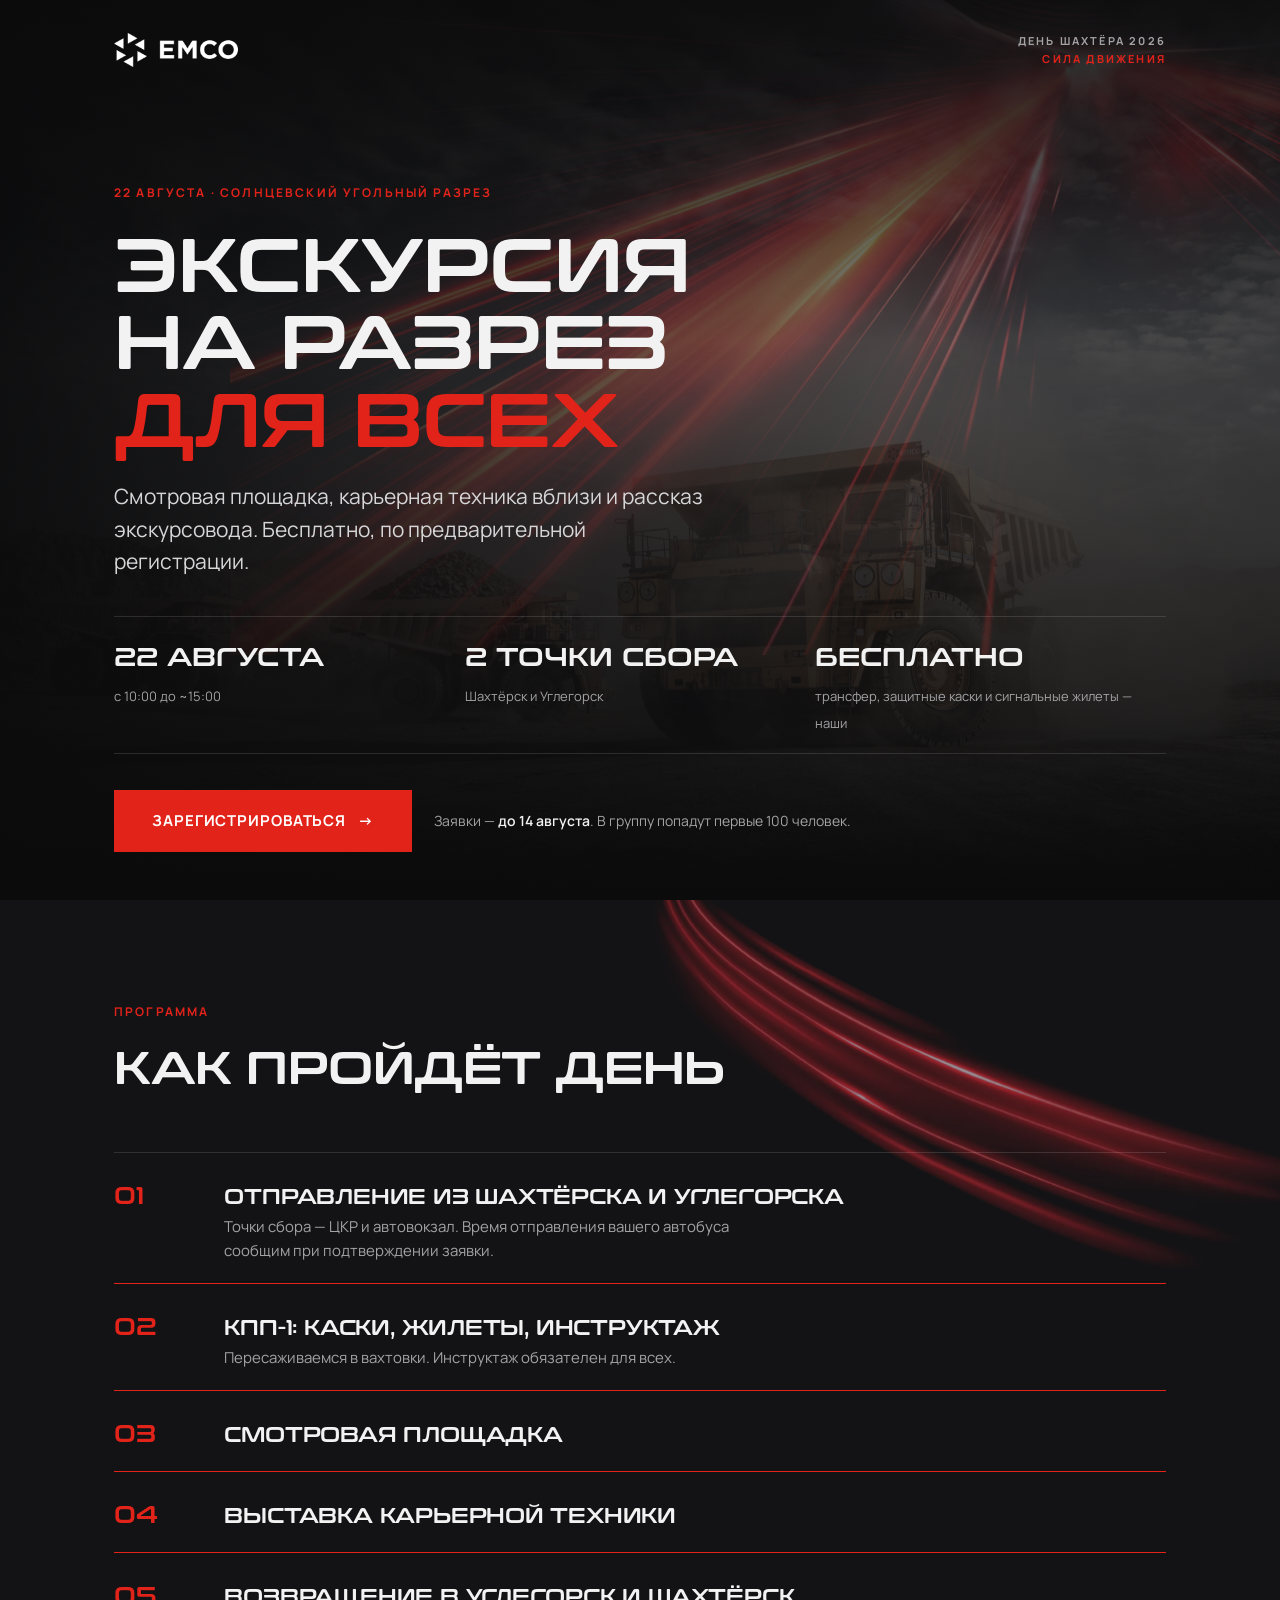
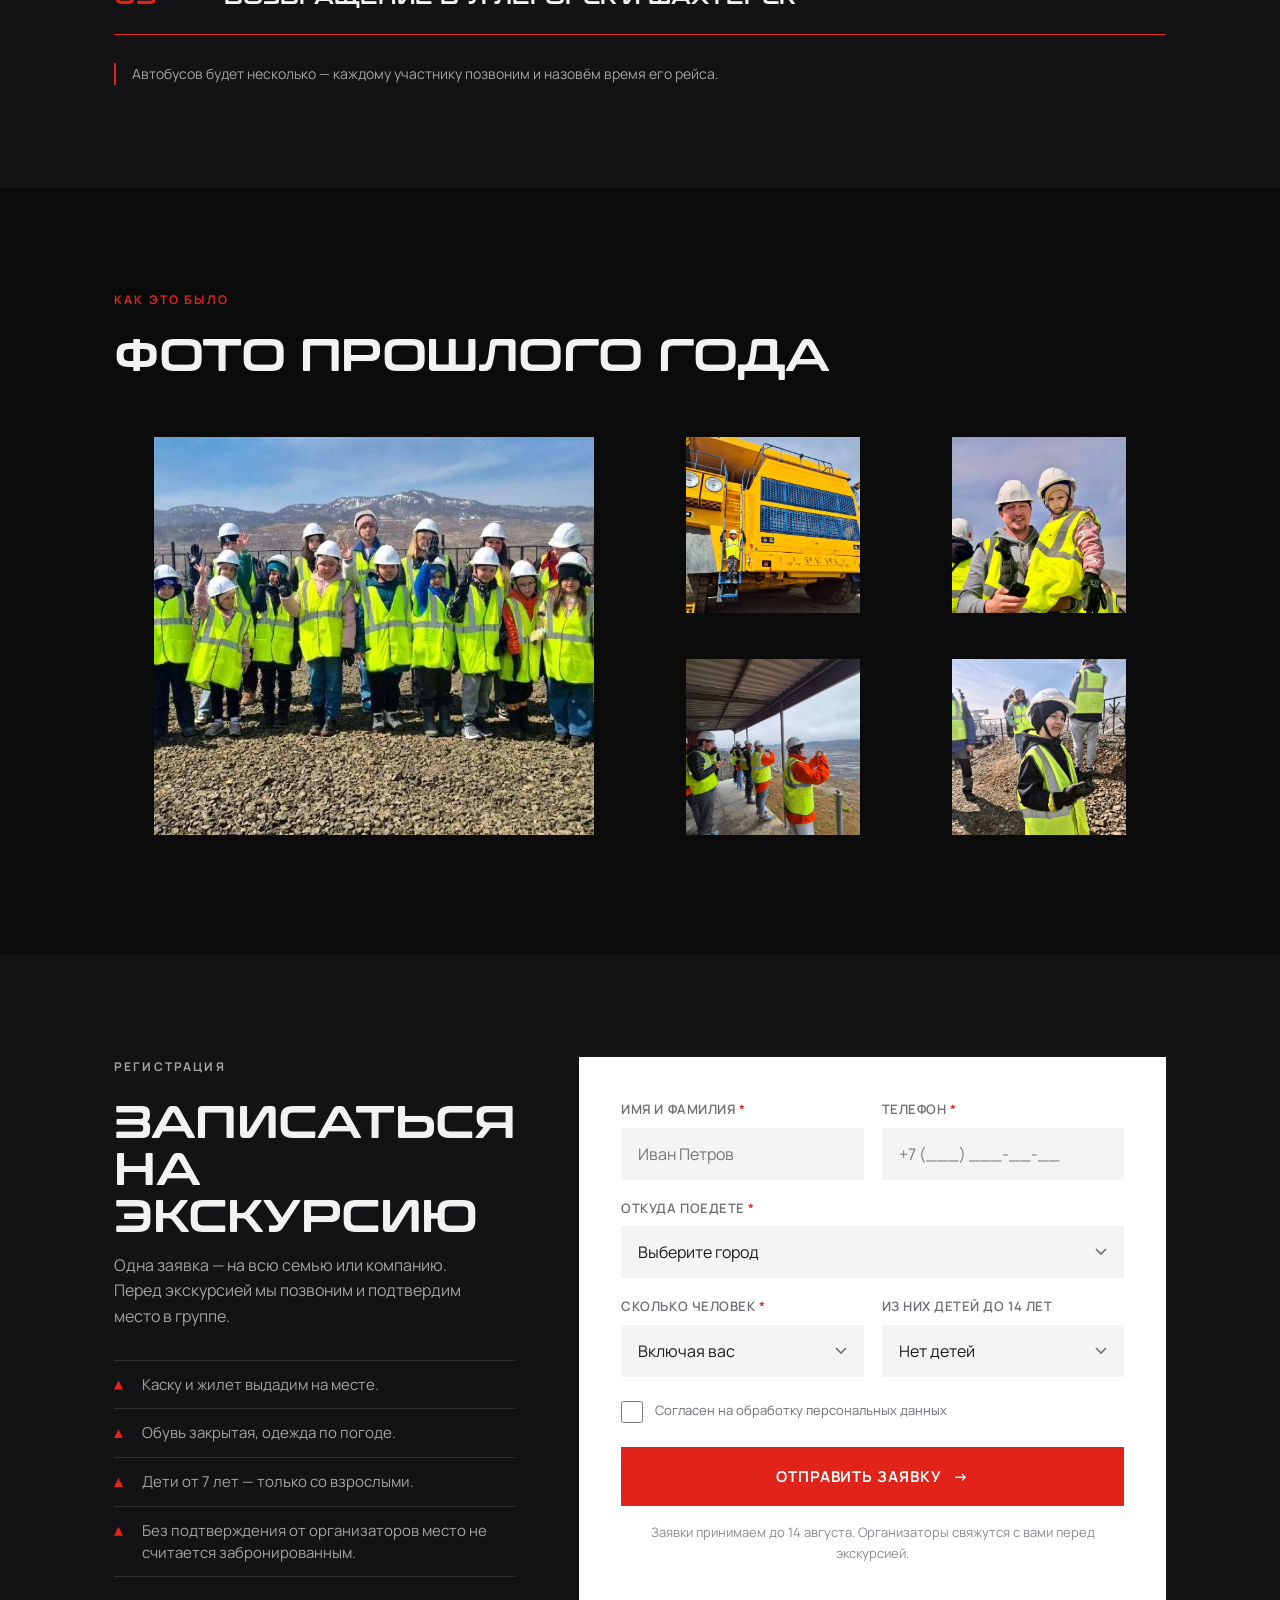
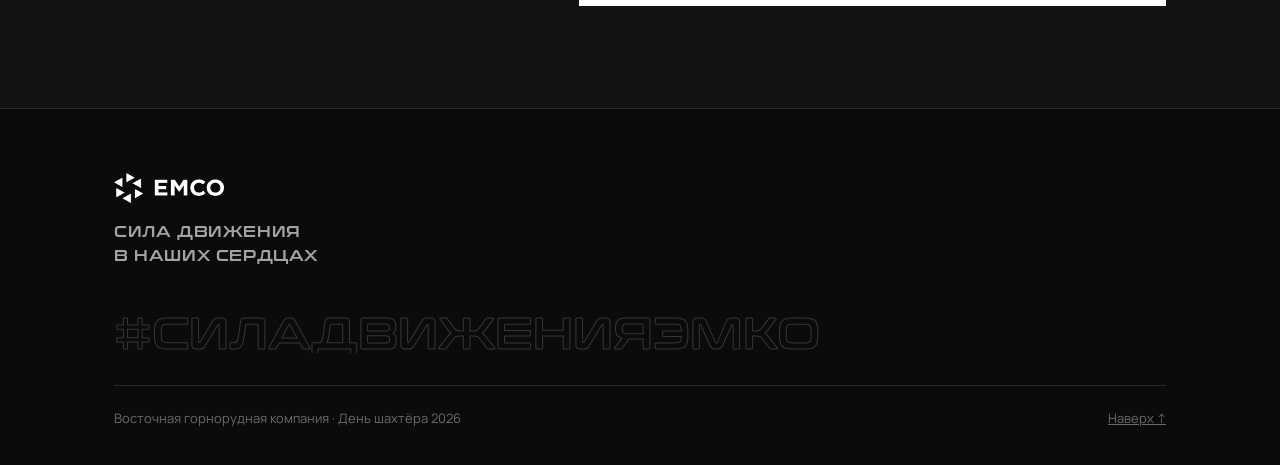
==== commit d5fae7b0: "Дети от 7 лет, лимит 100 участников — синхронизация с анонсами Co-Authored-By: Claude Fable 5 <norep" ====
--- a/index.html
+++ b/index.html
@@ -51,7 +51,7 @@
 
     <div class="hero__cta">
       <a class="btn" href="#form">Зарегистрироваться <span class="btn__arrow">→</span></a>
-      <p class="hero__deadline">Заявки — <b>до 14 августа</b>. Мест ограниченное количество.</p>
+      <p class="hero__deadline">Заявки — <b>до 14 августа</b>. В группу попадут первые 100 человек.</p>
     </div>
   </div>
 </section>
@@ -153,7 +153,7 @@
         <ul class="notes">
           <li>Каску и жилет выдадим на месте.</li>
           <li>Обувь закрытая, одежда по погоде.</li>
-          <li>Дети — только со взрослыми.</li>
+          <li>Дети от 7 лет — только со взрослыми.</li>
           <li>Без подтверждения от организаторов место не считается забронированным.</li>
         </ul>
       </div>
@@ -175,8 +175,8 @@
             <label for="f-point">Откуда поедете <span class="req">*</span></label>
             <select id="f-point" name="entry.17226917" required>
               <option value="" selected disabled>Выберите город</option>
-              <option>Шахтёрск</option>
-              <option>Углегорск</option>
+              <option>Шахтёрск — ЦКР</option>
+              <option>Углегорск — автовокзал</option>
             </select>
           </div>
 
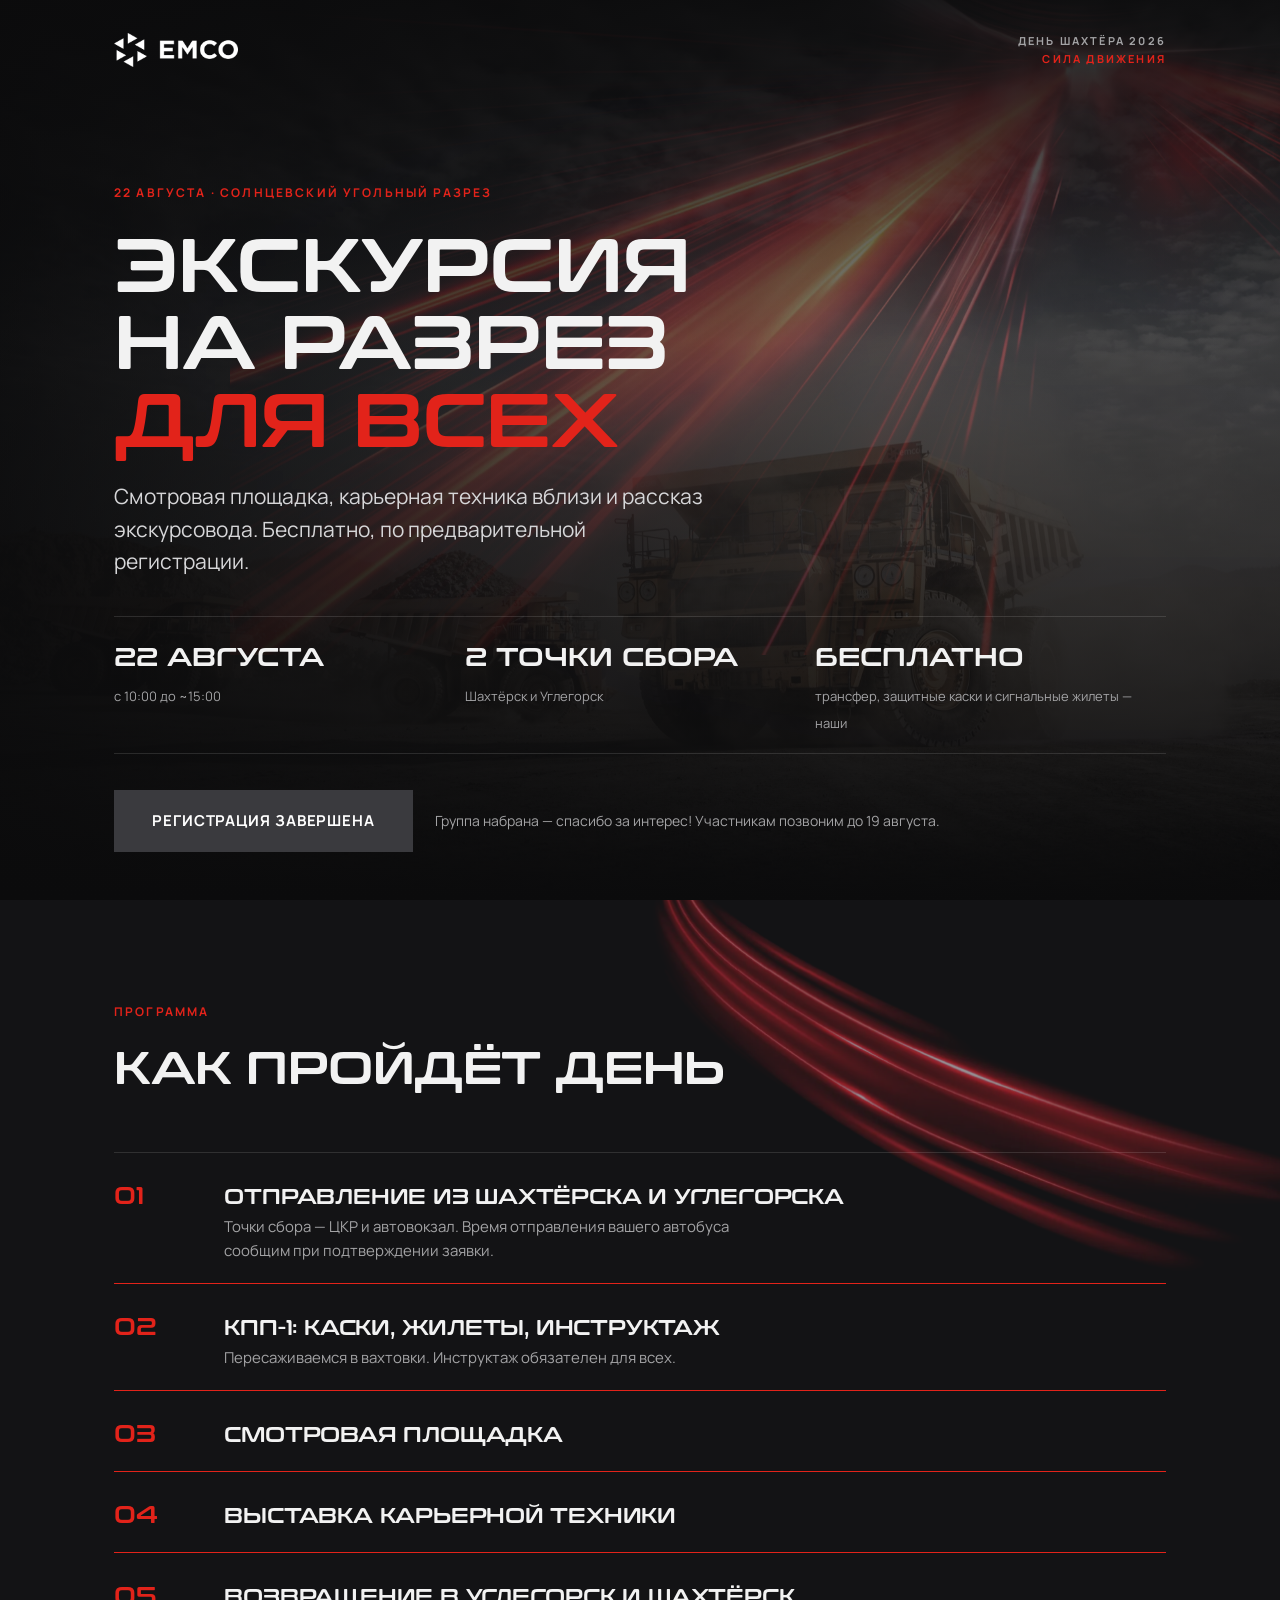
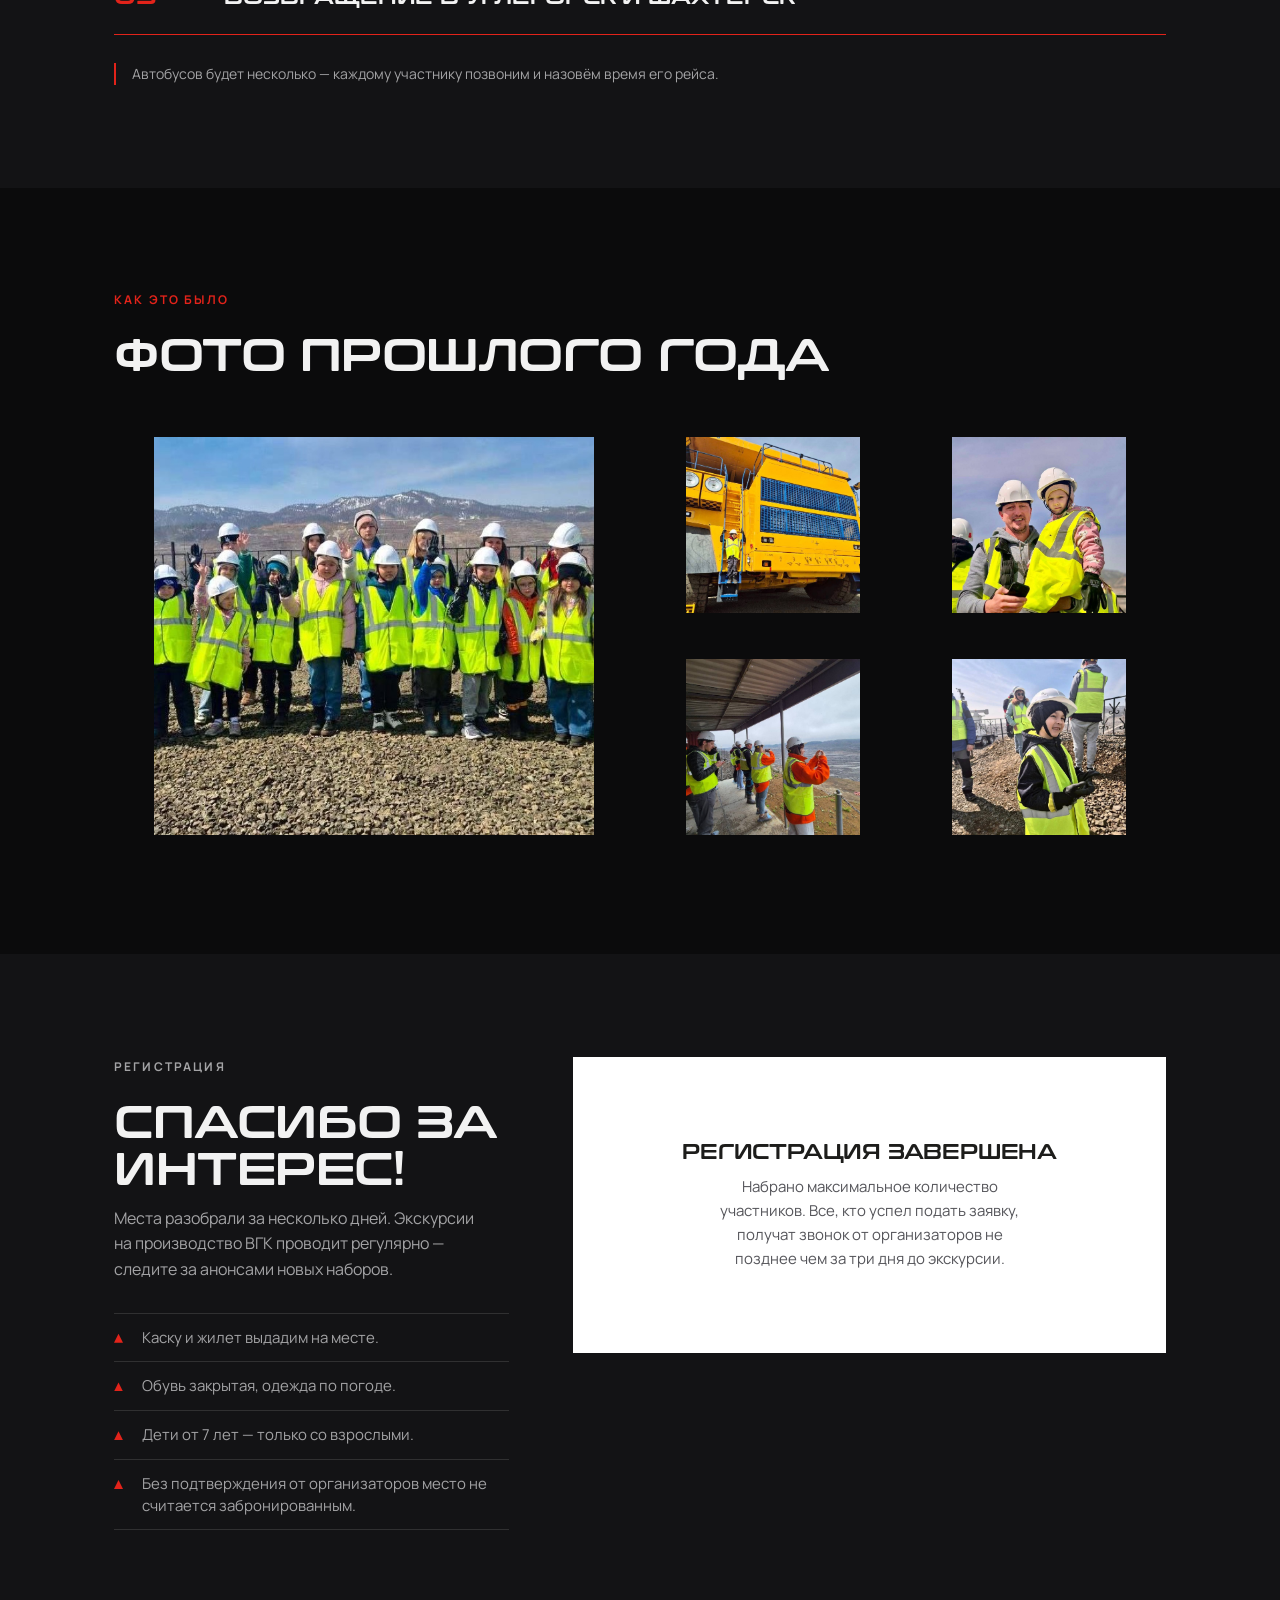
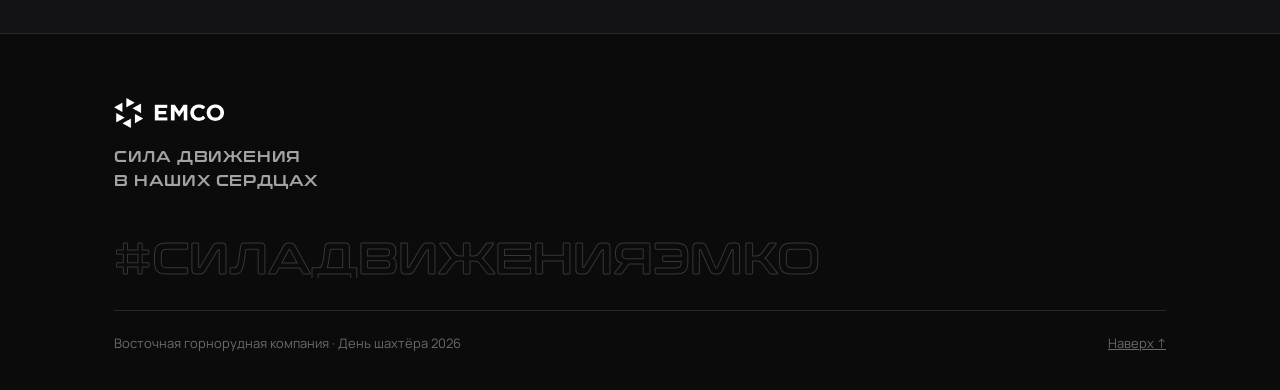
==== commit 6553d159: "Регистрация завершена: форма закрыта, статусы обновлены Co-Authored-By: Claude Fable 5 <noreply@anth" ====
--- a/index.html
+++ b/index.html
@@ -50,8 +50,8 @@
     </ul>
 
     <div class="hero__cta">
-      <a class="btn" href="#form">Зарегистрироваться <span class="btn__arrow">→</span></a>
-      <p class="hero__deadline">Заявки — <b>до 14 августа</b>. В группу попадут первые 100 человек.</p>
+      <span class="btn" style="background:#3A3A3E;cursor:default">Регистрация завершена</span>
+      <p class="hero__deadline">Группа набрана — спасибо за интерес! Участникам позвоним до 19 августа.</p>
     </div>
   </div>
 </section>
@@ -147,8 +147,8 @@
     <div class="signup__grid">
       <div class="signup__intro reveal">
         <p class="eyebrow eyebrow--muted">Регистрация</p>
-        <h2 class="h2">Записаться на экскурсию</h2>
-        <p class="signup__lead">Одна заявка — на всю семью или компанию. Перед экскурсией мы позвоним и подтвердим место в группе.</p>
+        <h2 class="h2">Спасибо за интерес!</h2>
+        <p class="signup__lead">Места разобрали за несколько дней. Экскурсии на производство ВГК проводит регулярно — следите за анонсами новых наборов.</p>
 
         <ul class="notes">
           <li>Каску и жилет выдадим на месте.</li>
@@ -158,60 +158,12 @@
         </ul>
       </div>
 
-      <form class="form reveal" id="signupForm" novalidate>
-        <div class="form__body">
-          <div class="form__row">
-            <div class="field">
-              <label for="f-name">Имя и фамилия <span class="req">*</span></label>
-              <input type="text" id="f-name" name="entry.1581020273" placeholder="Иван Петров" autocomplete="name" required>
-            </div>
-            <div class="field">
-              <label for="f-phone">Телефон <span class="req">*</span></label>
-              <input type="tel" id="f-phone" name="entry.360297033" placeholder="+7 (___) ___-__-__" autocomplete="tel" required>
-            </div>
-          </div>
-
-          <div class="field">
-            <label for="f-point">Откуда поедете <span class="req">*</span></label>
-            <select id="f-point" name="entry.17226917" required>
-              <option value="" selected disabled>Выберите город</option>
-              <option>Шахтёрск — ЦКР</option>
-              <option>Углегорск — автовокзал</option>
-            </select>
-          </div>
-
-          <div class="form__row">
-            <div class="field">
-              <label for="f-people">Сколько человек <span class="req">*</span></label>
-              <select id="f-people" name="entry.1346512522" required>
-                <option value="" selected disabled>Включая вас</option>
-                <option>1</option><option>2</option><option>3</option>
-                <option>4</option><option>5</option><option>6 и больше</option>
-              </select>
-            </div>
-            <div class="field">
-              <label for="f-kids">Из них детей до 14 лет</label>
-              <select id="f-kids" name="entry.735241986">
-                <option selected>Нет детей</option>
-                <option>1</option><option>2</option><option>3</option><option>4 и больше</option>
-              </select>
-            </div>
-          </div>
-
-          <label class="consent">
-            <input type="checkbox" id="f-consent" value="Согласен на обработку персональных данных" name="entry.165785727" required>
-            <span>Согласен на обработку персональных данных</span>
-          </label>
-
-          <button class="btn btn--wide" type="submit" id="f-submit">Отправить заявку <span class="btn__arrow">→</span></button>
-          <p class="form__note">Заявки принимаем до 14 августа. Организаторы свяжутся с вами перед экскурсией.</p>
+      <div class="form reveal">
+        <div class="form__done" style="display:block">
+          <h3 class="h3">Регистрация завершена</h3>
+          <p>Набрано максимальное количество участников. Все, кто успел подать заявку, получат звонок от организаторов не позднее чем за три дня до экскурсии.</p>
         </div>
-
-        <div class="form__done">
-          <h3 class="h3">Заявка отправлена</h3>
-          <p>Мы получили вашу регистрацию и позвоним перед 22 августа, чтобы подтвердить место в группе.</p>
-        </div>
-      </form>
+      </div>
     </div>
   </div>
 </section>
